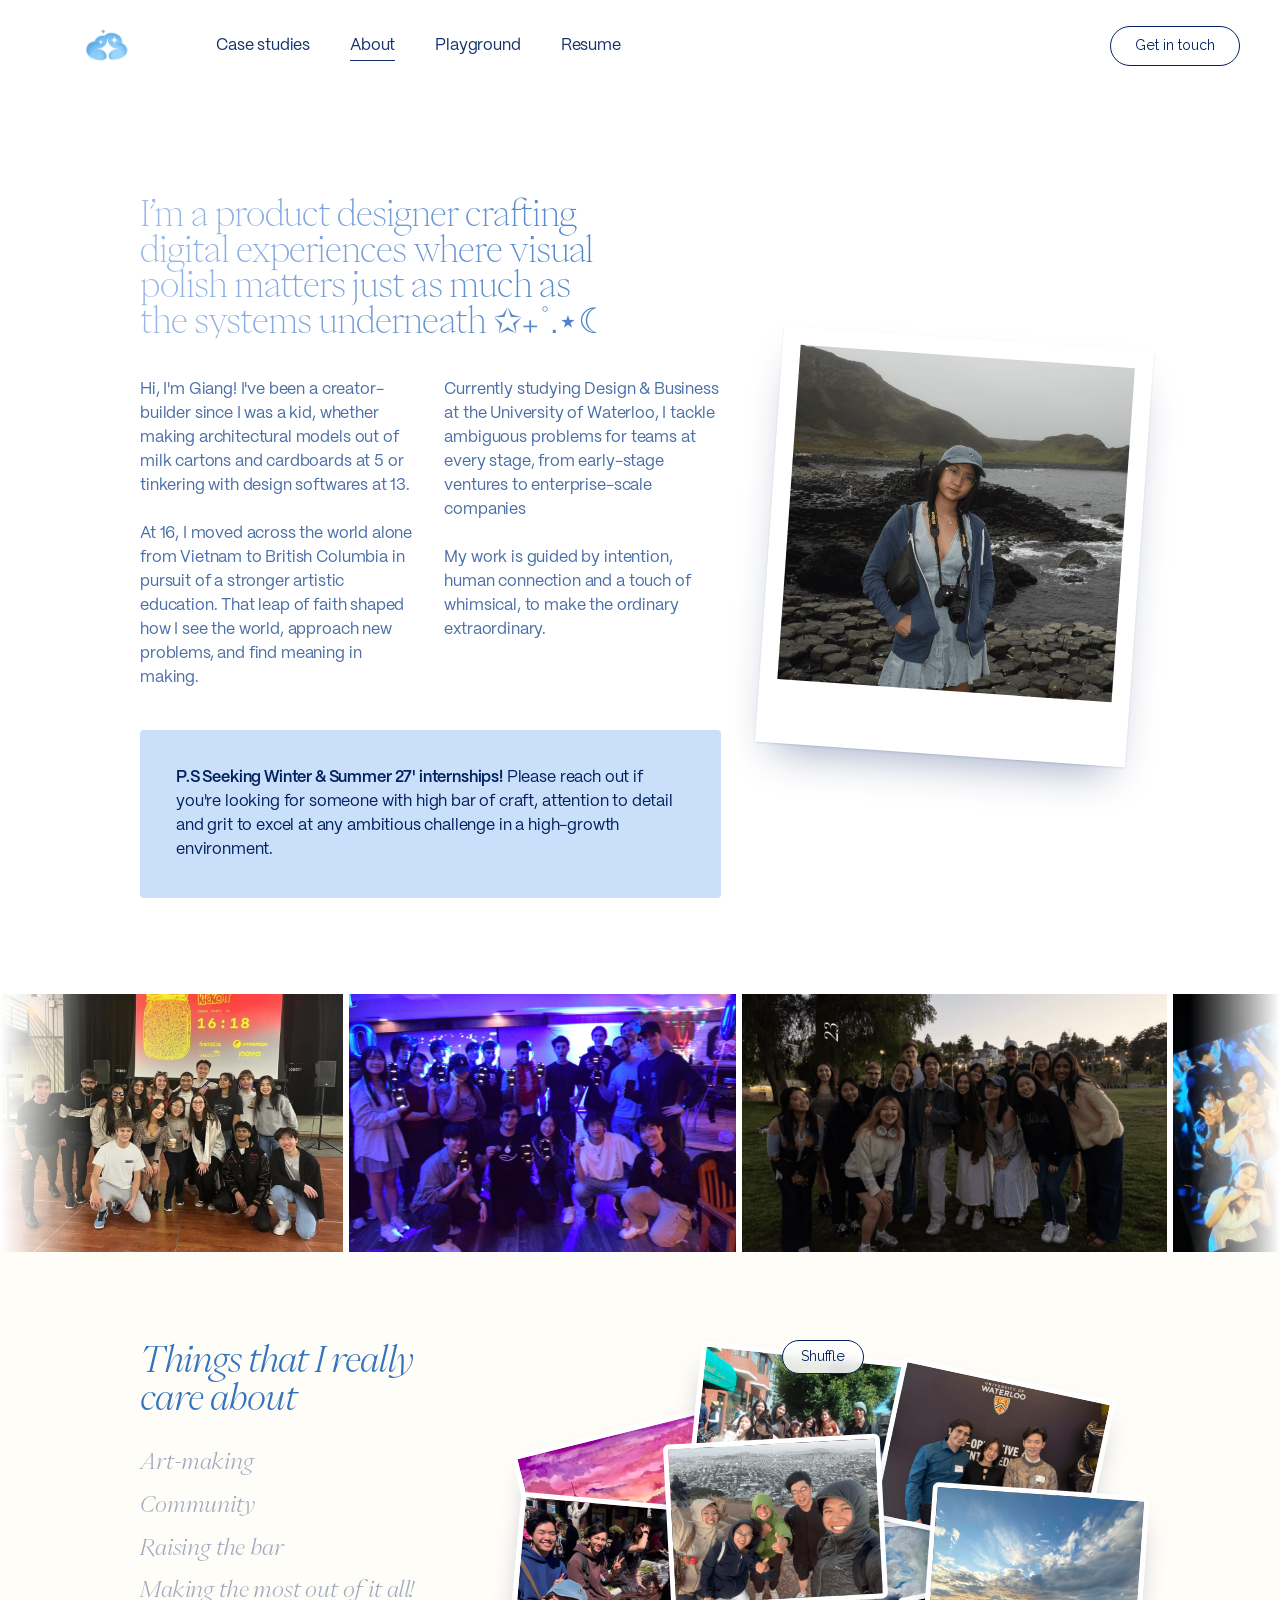
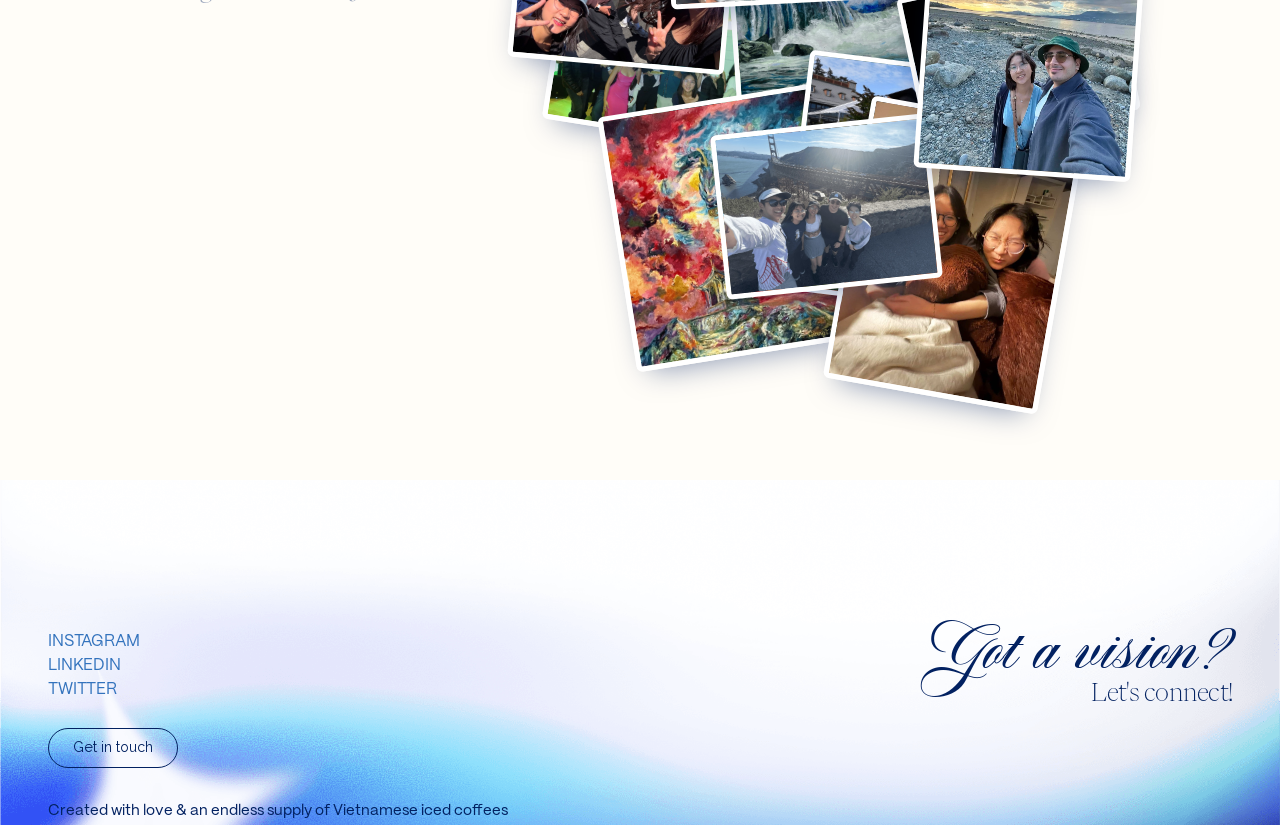
==== about-me/index.html @ dff9cb46 "Rebuild portfolio from live giangs.art with case study pages Homepage now matches the current live s" ====
<!doctype html>
<html lang="en">
<head>
  <meta charset="utf-8">
  <meta name="viewport" content="width=device-width, initial-scale=1">
  <title>About · Giang Tran</title>
  <meta name="description" content="Giang Tran is a product designer crafting digital experiences where visual polish matters just as much as the systems underneath.">
  <link rel="icon" type="image/png" href="../assets/home/logo.png">
  <link rel="preload" href="../assets/fonts/PPMori-Regular.woff2" as="font" type="font/woff2" crossorigin>
  <link rel="preload" href="../assets/fonts/PPEiko-Thin.woff2" as="font" type="font/woff2" crossorigin>
  <script>
    // Turn on scroll reveals only when they can actually run, so content is never left hidden.
    if ('IntersectionObserver' in window && !matchMedia('(prefers-reduced-motion: reduce)').matches) {
      document.documentElement.classList.add('js-on');
    }
  </script>
  <link rel="stylesheet" href="../site.css">
  <link rel="stylesheet" href="../pages.css">
</head>
<body class="page page--about">

<nav class="nav" aria-label="Main">
  <a class="nav__logo" href="../" aria-label="Giang Tran, home"><img src="../assets/home/logo.png" width="228" height="208" alt=""></a>
  <div class="nav__links" id="nav-links">
    <a href="../#works">Case studies</a>
    <a href="../about-me/" aria-current="page">About</a>
    <a href="../playground/">Playground</a>
    <a href="https://drive.google.com/file/d/1SyA3VrIay-27mWClztjOkhmCMgIzXOL6/view?usp=sharing" target="_blank" rel="noopener">Resume</a>
    <a class="nav__mail" href="mailto:giangt.edu@gmail.com">Get in touch</a>
  </div>
  <a class="pill" href="mailto:giangt.edu@gmail.com">Get in touch</a>
  <button class="nav__toggle" type="button" aria-label="Menu" aria-expanded="false" aria-controls="nav-links"><span></span><span></span></button>
</nav>

<main>
  <section class="about-intro wrap">
    <div>
      <h1 class="headline">I’m a product designer crafting digital experiences where visual polish matters just as much as the systems underneath ✩₊˚.⋆☾</h1>
      <div class="about-intro__cols">
        <div>
          <p>Hi, I'm Giang! I've been a creator-builder since I was a kid, whether making architectural models out of milk cartons and cardboards at 5 or tinkering with design softwares at 13.</p>
          <p>At 16, I moved across the world alone from Vietnam to British Columbia in pursuit of a stronger artistic education. That leap of faith shaped how I see the world, approach new problems, and find meaning in making.</p>
        </div>
        <div>
          <p>Currently studying Design &amp; Business at the University of Waterloo, I tackle ambiguous problems for teams at every stage, from early-stage ventures to enterprise-scale companies</p>
          <p>My work is guided by intention, human connection and a touch of whimsical, to make the ordinary extraordinary.</p>
        </div>
      </div>
      <p class="note"><strong>P.S Seeking Winter &amp; Summer 27' internships!</strong> Please reach out if you're looking for someone with high bar of craft, attention to detail and grit to excel at any ambitious challenge in a high-growth environment.</p>
    </div>
    <figure class="polaroid">
      <img src="../assets/about/04.jpg" width="1100" height="1062" alt="Giang standing on coastal rocks with a camera">
    </figure>
  </section>

  <div class="ticker" aria-label="Photos with friends and communities">
    <div class="ticker__track">
      <img src="../assets/about/05.jpg" width="1100" height="827" alt="A hackathon team photo">
      <img src="../assets/about/06.jpg" width="1100" height="733" alt="A crowd at a late-night event under purple light">
      <img src="../assets/about/07.jpg" width="1100" height="668" alt="Friends gathered outdoors at dusk">
      <img src="../assets/about/08.jpg" width="1100" height="981" alt="A big group selfie">
      <img src="../assets/about/09.jpg" width="1100" height="834" alt="Giang at a co-working session">
      <img src="../assets/about/10.jpeg" width="1100" height="734" alt="Friends at dinner">
      <img src="../assets/about/11.jpg" width="1100" height="789" alt="A team holding a sign outdoors">
      <img src="../assets/about/12.jpg" width="1100" height="733" alt="A group photo in a park">
      <!-- repeated once so the loop is seamless -->
      <img src="../assets/about/05.jpg" width="1100" height="827" alt="">
      <img src="../assets/about/06.jpg" width="1100" height="733" alt="">
      <img src="../assets/about/07.jpg" width="1100" height="668" alt="">
      <img src="../assets/about/08.jpg" width="1100" height="981" alt="">
      <img src="../assets/about/09.jpg" width="1100" height="834" alt="">
      <img src="../assets/about/10.jpeg" width="1100" height="734" alt="">
      <img src="../assets/about/11.jpg" width="1100" height="789" alt="">
      <img src="../assets/about/12.jpg" width="1100" height="733" alt="">
    </div>
  </div>

  <section class="cares">
    <div class="cares__inner wrap">
      <div>
        <h2>Things that I really care about</h2>
        <ul class="cares__list">
          <li>Art-making</li>
          <li>Community</li>
          <li>Raising the bar</li>
          <li>Making the most out of it all!</li>
        </ul>
      </div>
      <div class="pile" data-pile>
        <button class="pill pile__shuffle" type="button">Shuffle</button>
        <img style="--x:4;--y:14;--r:-14;z-index:1" src="../assets/about/13.jpg" width="1100" height="777" alt="Painting of a pink and purple sunset over a lighthouse" loading="lazy">
        <img style="--x:30;--y:2;--r:6;z-index:2" src="../assets/about/18.jpg" width="1100" height="825" alt="Friends posing on a city street" loading="lazy">
        <img style="--x:52;--y:22;--r:-7;z-index:3" src="../assets/about/14.jpg" width="1100" height="782" alt="Painting of a sunset over the sea" loading="lazy">
        <img style="--x:8;--y:40;--r:9;z-index:4" src="../assets/about/19.jpeg" width="1100" height="733" alt="Friends dressed up at a celebration" loading="lazy">
        <img style="--x:36;--y:30;--r:-4;z-index:5" src="../assets/about/15.jpg" width="1100" height="871" alt="Painting of waves under a cloudy sky" loading="lazy">
        <img style="--x:60;--y:6;--r:12;z-index:6" src="../assets/about/20.jpg" width="1100" height="825" alt="Receiving an award certificate" loading="lazy">
        <img style="--x:18;--y:58;--r:-9;z-index:7" src="../assets/about/16.jpg" width="918" height="1100" alt="Dragon painting in reds and blues" loading="lazy">
        <img style="--x:46;--y:52;--r:7;z-index:8" src="../assets/about/21.jpg" width="985" height="1100" alt="Graduation photo on a lawn" loading="lazy">
        <img style="--x:64;--y:38;--r:-12;z-index:9" src="../assets/about/17.jpg" width="1100" height="785" alt="Speaking on stage in front of a collage of paintings" loading="lazy">
        <img style="--x:2;--y:26;--r:5;z-index:10" src="../assets/about/22.jpg" width="1100" height="825" alt="A selfie with a big group of friends" loading="lazy">
        <img style="--x:26;--y:16;--r:-3;z-index:11" src="../assets/about/24.jpg" width="1100" height="825" alt="Friends on a hilltop overlooking a city" loading="lazy">
        <img style="--x:54;--y:60;--r:10;z-index:12" src="../assets/about/23.jpg" width="825" height="1100" alt="A hug with family" loading="lazy">
        <img style="--x:34;--y:62;--r:-6;z-index:13" src="../assets/about/25.jpg" width="1100" height="825" alt="Friends with the Golden Gate Bridge behind them" loading="lazy">
        <img style="--x:66;--y:24;--r:4;z-index:14" src="../assets/about/26.jpg" width="825" height="1100" alt="Two friends on a beach at sunset" loading="lazy">
      </div>
    </div>
  </section>
</main>

<footer class="site-footer">
  <img class="site-footer__bg" src="../assets/home/footer-bg.png" width="2048" height="912" alt="" loading="lazy">
  <div class="site-footer__inner">
    <div>
      <ul class="site-footer__social">
        <li><a href="https://www.instagram.com/giangtran_0901/" target="_blank" rel="noopener">INSTAGRAM</a></li>
        <li><a href="https://www.linkedin.com/in/giang-tran0901/" target="_blank" rel="noopener">LINKEDIN</a></li>
        <li><a href="https://x.com/giangtr0901" target="_blank" rel="noopener">TWITTER</a></li>
      </ul>
      <a class="pill" href="mailto:giangt.edu@gmail.com">Get in touch</a>
      <p class="site-footer__note">Created with love &amp; an endless supply of Vietnamese iced coffees</p>
    </div>
    <div class="site-footer__cta">
      <p class="site-footer__script">Got a vision?</p>
      <p class="site-footer__connect">Let's connect!</p>
    </div>
  </div>
</footer>

<script src="../site.js" defer></script>
</body>
</html>
---- site.css ----
/* ==========================================================================
   Shared across every page: fonts, navigation, pill buttons, footer.
   Page-specific styles live in styles.css (home), case.css (case studies)
   and pages.css (About, Playground).
   ========================================================================== */

/* ---------- Fonts ---------- */
@font-face { font-family: "PP Mori"; src: url("assets/fonts/PPMori-ExtraLight.woff2") format("woff2"); font-weight: 200; font-display: swap; }
@font-face { font-family: "PP Mori"; src: url("assets/fonts/PPMori-Light.woff2") format("woff2"); font-weight: 300; font-display: swap; }
@font-face { font-family: "PP Mori"; src: url("assets/fonts/PPMori-Book.woff2") format("woff2"); font-weight: 350; font-display: swap; }
@font-face { font-family: "PP Mori"; src: url("assets/fonts/PPMori-Regular.woff2") format("woff2"); font-weight: 400; font-display: swap; }
@font-face { font-family: "PP Mori"; src: url("assets/fonts/PPMori-Medium.woff2") format("woff2"); font-weight: 500; font-display: swap; }
@font-face { font-family: "PP Mori"; src: url("assets/fonts/PPMori-SemiBold.woff2") format("woff2"); font-weight: 600; font-display: swap; }
@font-face { font-family: "PP Eiko"; src: url("assets/fonts/PPEiko-Thin.woff2") format("woff2"); font-weight: 100; font-display: swap; }
@font-face { font-family: "PP Eiko"; src: url("assets/fonts/PPEiko-Medium.woff2") format("woff2"); font-weight: 500; font-display: swap; }
@font-face { font-family: "PP Eiko"; src: url("assets/fonts/PPEiko-LightItalic.woff2") format("woff2"); font-weight: 300; font-style: italic; font-display: swap; }
@font-face { font-family: "Aston Script"; src: url("assets/fonts/AstonScript-Bold.woff2") format("woff2"); font-weight: 700; font-display: swap; }
@font-face { font-family: "Raleway"; src: url("assets/fonts/Raleway-Regular.woff2") format("woff2"); font-weight: 400; font-display: swap; }
@font-face { font-family: "Space Mono"; src: url("assets/fonts/SpaceMono-Regular.woff2") format("woff2"); font-weight: 400; font-display: swap; }
@font-face { font-family: "Chivo Mono"; src: url("assets/fonts/ChivoMono-Regular.woff2") format("woff2"); font-weight: 400; font-display: swap; }

/* ---------- Brand tokens ---------- */
:root {
  --navy: #022161;
  --blue: #3373bd;
  --sky: #cae0fa;
  --mist: #f0f7ff;
  --cream: #fffdf8;
  --slate: rgba(93, 111, 135, .98);

  --font-sans: "PP Mori", "Helvetica Neue", Helvetica, Arial, sans-serif;
  --font-serif: "PP Eiko", "Iowan Old Style", Georgia, serif;
  --font-script: "Aston Script", "Snell Roundhand", cursive;
  --font-ui: "Raleway", "PP Mori", sans-serif;
  --font-mono: "SF Mono", ui-monospace, "Chivo Mono", Menlo, monospace;
}

/* ---------- Navigation ---------- */
.nav {
  position: relative;
  z-index: 20;
  display: flex;
  align-items: center;
  gap: 40px;
  height: 91px;
  padding: 0 40px 0 80px;
  font-family: var(--font-sans);
  font-weight: 400;
  font-size: 16px;
  line-height: 24px;
  letter-spacing: -.01em;
  color: var(--navy);
}
.nav--over { position: absolute; inset: 0 0 auto; color: var(--mist); }

.nav a { color: inherit; text-decoration: none; }
.nav__logo { flex: none; display: block; margin-right: 41px; }
.nav__logo img { display: block; width: 55px; height: auto; }

.nav__links { display: flex; align-items: center; gap: 40px; margin-right: auto; }
.nav__links a { position: relative; opacity: .92; transition: opacity .2s; }
.nav__links a::after {
  content: "";
  position: absolute;
  left: 0; right: 0; bottom: -3px;
  height: 1px;
  background: currentColor;
  transform: scaleX(0);
  transform-origin: left;
  transition: transform .3s cubic-bezier(.2, .6, .2, 1);
}
.nav__links a:hover { opacity: 1; }
.nav__links a:hover::after,
.nav__links a[aria-current="page"]::after { transform: scaleX(1); }

.nav__toggle,
.nav__links .nav__mail { display: none; }

/* ---------- Pill button ---------- */
.pill {
  display: inline-grid;
  place-items: center;
  min-width: 128px;
  height: 40px;
  padding: 0 24px;
  border: 1px solid currentColor;
  border-radius: 999px;
  font-family: var(--font-ui);
  font-size: 14px;
  line-height: 1.2;
  letter-spacing: 0;
  text-decoration: none;
  color: var(--navy);
  transition: background-color .25s, color .25s, border-color .25s;
}
.pill:hover { background: var(--navy); border-color: var(--navy); color: #fff; }
.nav--over .pill { color: var(--sky); }
.nav--over .pill:hover { background: #fff; border-color: #fff; color: var(--navy); }

/* ---------- Footer ---------- */
.site-footer {
  position: relative;
  isolation: isolate;
  overflow: hidden;
  margin-top: var(--footer-gap, 0);
  padding: 150px 48px 4px;
  font-family: var(--font-sans);
  color: var(--navy);
}
.site-footer__bg {
  position: absolute;
  inset: 0;
  z-index: -1;
  width: 100%;
  height: 100%;
  max-width: none;
  object-fit: cover;
  object-position: center 52%;
}
.site-footer__inner {
  display: flex;
  justify-content: space-between;
  align-items: flex-start;
  gap: 32px;
}
.site-footer__social {
  margin: 0;
  padding: 0;
  list-style: none;
  font-weight: 400;
  font-size: 16px;
  line-height: 24px;
  letter-spacing: -.01em;
}
.site-footer__social a { color: var(--blue); text-decoration: none; transition: color .2s; }
.site-footer__social a:hover { color: var(--navy); }
.site-footer .pill { margin-top: 26px; }
.site-footer__note {
  margin: 34px 0 0;
  font-weight: 400;
  font-size: 15px;
  line-height: 1.3;
  letter-spacing: 0;
}
.site-footer__cta { margin: -5px 0 0; text-align: right; }
.site-footer__script {
  margin: 0;
  font-family: var(--font-script);
  font-weight: 700;
  font-size: 45px;
  line-height: 1.2;
  letter-spacing: 0;
}
.site-footer__connect {
  margin: 0;
  font-family: var(--font-serif);
  font-weight: 100;
  font-size: 25px;
  line-height: 1;
  letter-spacing: -.03em;
}

/* ==========================================================================
   Small screens
   ========================================================================== */
@media (max-width: 860px) {
  .nav { height: 72px; padding: 0 20px; gap: 16px; }
  .nav__logo { margin-right: auto; }
  .nav__logo img { width: 46px; }

  .nav__toggle {
    display: grid;
    place-items: center;
    width: 40px;
    height: 40px;
    margin-right: -8px;
    padding: 0;
    border: 0;
    background: none;
    color: inherit;
    cursor: pointer;
  }
  .nav__toggle span {
    grid-area: 1 / 1;
    width: 22px;
    height: 1.5px;
    background: currentColor;
    transition: transform .3s cubic-bezier(.2, .6, .2, 1);
  }
  .nav__toggle span:first-child { transform: translateY(-4px); }
  .nav__toggle span:last-child { transform: translateY(4px); }
  .nav.is-open .nav__toggle span:first-child { transform: rotate(45deg); }
  .nav.is-open .nav__toggle span:last-child { transform: rotate(-45deg); }

  .nav > .pill { display: none; }
  .nav__links {
    position: absolute;
    top: 64px;
    left: 12px;
    right: 12px;
    flex-direction: column;
    align-items: stretch;
    gap: 0;
    margin: 0;
    padding: 8px 20px;
    border-radius: 16px;
    background: rgba(255, 255, 255, .94);
    -webkit-backdrop-filter: blur(16px);
    backdrop-filter: blur(16px);
    box-shadow: 0 18px 40px -18px rgba(2, 33, 97, .35);
    color: var(--navy);
    opacity: 0;
    visibility: hidden;
    transform: translateY(-6px);
    transition: opacity .25s, transform .25s, visibility .25s;
  }
  .nav.is-open .nav__links { opacity: 1; visibility: visible; transform: none; }
  .nav__links a { padding: 13px 0; font-size: 17px; opacity: 1; }
  .nav__links .nav__mail { display: block; color: var(--blue); }
  .nav__links a + a { border-top: 1px solid rgba(2, 33, 97, .1); }
  .nav__links a::after { display: none; }

  .site-footer { padding: 96px 20px 12px; }
  .site-footer__inner { flex-direction: column-reverse; gap: 40px; }
  .site-footer__cta { margin: 0; text-align: left; }
  .site-footer__script { font-size: 40px; line-height: 1.3; }
  .site-footer__connect { margin-top: 8px; }
}

@media (prefers-reduced-motion: reduce) {
  .nav__links, .nav__links a::after, .nav__toggle span, .pill { transition: none; }
}
---- pages.css ----
/* ==========================================================================
   About and Playground — same brand tokens as the homepage (see site.css).
   ========================================================================== */

*, *::before, *::after { box-sizing: border-box; }
html { -webkit-text-size-adjust: 100%; }

body {
  margin: 0;
  background: #fff;
  color: var(--navy);
  font-family: var(--font-sans);
  font-weight: 400;
  font-size: 16px;
  line-height: 1.5;
  letter-spacing: -.01em;
  -webkit-font-smoothing: antialiased;
  -moz-osx-font-smoothing: grayscale;
  text-rendering: optimizeLegibility;
  overflow-x: hidden;
}
h1, h2, p, ul, figure { margin: 0; }
ul { padding: 0; list-style: none; }
img, video { display: block; max-width: 100%; }
img { height: auto; }
a { color: inherit; }

.wrap { width: min(1000px, 100% - 40px); margin-inline: auto; }

.headline {
  font-family: var(--font-serif);
  font-weight: 100;
  font-size: clamp(27px, 2.2vw + 14px, 35px);
  line-height: 1.02;
  letter-spacing: -.03em;
  text-wrap: balance;
}

/* ---------- About: intro ---------- */
.about-intro {
  display: grid;
  grid-template-columns: minmax(0, 610fr) minmax(0, 390fr);
  gap: 48px;
  align-items: center;
  padding: 104px 0 96px;
}
.about-intro .headline {
  max-width: 620px;
  background: linear-gradient(100deg, #9db9ea 0%, var(--blue) 100%);
  -webkit-background-clip: text;
  background-clip: text;
  color: transparent;
}
.about-intro__cols {
  display: grid;
  grid-template-columns: repeat(2, minmax(0, 1fr));
  gap: 24px 28px;
  margin-top: 40px;
  font-size: 16px;
  line-height: 24px;
  color: #4a6fa8;
}
.about-intro__cols p + p { margin-top: 24px; }
.note {
  margin-top: 40px;
  padding: 36px;
  border-radius: 4px;
  background: var(--sky);
  line-height: 24px;
  color: var(--navy);
}
.note strong { font-weight: 600; }

.polaroid {
  justify-self: center;
  width: min(380px, 100%);
  padding: 18px 18px 64px;
  background: #fff;
  box-shadow: 0 1px 2px rgba(2, 33, 97, .12), 0 22px 44px -18px rgba(2, 33, 97, .4);
  transform: rotate(4deg);
  transition: transform .5s cubic-bezier(.2, .6, .2, 1);
}
.polaroid:hover { transform: rotate(1deg) scale(1.02); }
.polaroid img { width: 100%; aspect-ratio: 1; object-fit: cover; }

/* ---------- About: photo ticker ---------- */
.ticker {
  overflow: hidden;
  -webkit-mask-image: linear-gradient(90deg, transparent, #000 7%, #000 93%, transparent);
  mask-image: linear-gradient(90deg, transparent, #000 7%, #000 93%, transparent);
}
.ticker__track { display: flex; gap: 6px; width: max-content; animation: ticker 60s linear infinite; }
.ticker:hover .ticker__track { animation-play-state: paused; }
.ticker img { flex: none; width: auto; max-width: none; height: 258px; }
@keyframes ticker { to { transform: translateX(calc(-50% - 3px)); } }

/* ---------- About: things I care about ---------- */
.cares { background: var(--cream); padding: 88px 0 120px; }
.cares__inner { display: grid; grid-template-columns: minmax(0, 340fr) minmax(0, 660fr); gap: 32px; align-items: start; }
.cares h2 {
  font-family: var(--font-serif);
  font-weight: 300;
  font-style: italic;
  font-size: 35px;
  line-height: 1.08;
  letter-spacing: -.03em;
  color: var(--blue);
}
.cares__list {
  display: grid;
  gap: 14px;
  margin-top: 32px;
  font-family: var(--font-serif);
  font-weight: 300;
  font-style: italic;
  font-size: 22px;
  line-height: 1.3;
  color: rgba(2, 33, 97, .38);
}
.cares__list li { transition: color .3s; }
.cares__list li:hover { color: var(--blue); }

.pile { position: relative; height: 620px; }
.pile img {
  position: absolute;
  left: calc(var(--x) * 1%);
  top: calc(var(--y) * 1%);
  width: calc(var(--w, 34) * 1%);
  height: auto;
  border: 5px solid #fff;
  border-radius: 6px;
  box-shadow: 0 14px 30px -14px rgba(2, 33, 97, .5);
  transform: rotate(calc(var(--r) * 1deg));
  transition: left .8s cubic-bezier(.2, .7, .2, 1), top .8s cubic-bezier(.2, .7, .2, 1), transform .8s cubic-bezier(.2, .7, .2, 1);
}
.pile img:hover { z-index: 50 !important; transform: rotate(0deg) scale(1.06); }
.pile__shuffle {
  position: absolute;
  top: 0;
  left: 44%;
  z-index: 60;
  min-width: 0;
  height: 34px;
  padding: 0 18px;
  background: rgba(255, 255, 255, .85);
  -webkit-backdrop-filter: blur(6px);
  backdrop-filter: blur(6px);
  cursor: pointer;
}

/* ---------- Playground ---------- */
.play-intro { padding: 96px 0 84px; }
.play-intro__copy { max-width: 700px; margin-left: clamp(0px, 15vw, 150px); }
.play-intro .headline { color: var(--blue); }
.play-intro p {
  margin-top: 18px;
  font-family: "Space Mono", var(--font-mono);
  font-size: 14px;
  letter-spacing: .04em;
  color: #7c9bcb;
}
.play-intro a { text-underline-offset: 3px; }
.play-intro a:hover { color: var(--navy); }

.play-grid {
  display: grid;
  grid-template-columns: repeat(4, minmax(0, 1fr));
  gap: 14px;
  padding: 0 16px 96px;
}
.play-tile {
  display: flex;
  flex-direction: column;
  aspect-ratio: 1;
  padding: 16px 18px 26px;
  border-radius: 10px;
  background: #fff;
  box-shadow: 0 0 0 1px rgba(2, 33, 97, .05), 0 10px 30px -18px rgba(2, 33, 97, .28);
  transition: transform .45s cubic-bezier(.2, .6, .2, 1), box-shadow .45s;
}
.play-tile:hover { transform: translateY(-4px); box-shadow: 0 0 0 1px rgba(2, 33, 97, .06), 0 22px 40px -20px rgba(2, 33, 97, .4); }
.play-tile figcaption {
  font-family: "Space Mono", var(--font-mono);
  font-size: 11px;
  line-height: 1.4;
  letter-spacing: .06em;
  text-align: right;
  text-transform: uppercase;
  color: rgba(93, 111, 135, .9);
}
.play-tile__media { flex: 1; min-height: 0; display: grid; place-items: center; padding-top: 16px; }
.play-tile__media img,
.play-tile__media video { max-width: 88%; max-height: 100%; width: auto; height: auto; object-fit: contain; }

/* ---------- Small screens ---------- */
@media (max-width: 1000px) {
  .play-grid { grid-template-columns: repeat(3, minmax(0, 1fr)); }
}
@media (max-width: 860px) {
  .about-intro { grid-template-columns: minmax(0, 1fr); padding: 40px 0 72px; }
  .polaroid { width: min(300px, 86%); }
  .cares { padding: 64px 0 80px; }
  .cares__inner { grid-template-columns: minmax(0, 1fr); gap: 48px; }
  .pile { height: min(118vw, 560px); }
  .pile__shuffle { left: auto; right: 0; top: -44px; }
  .play-intro { padding: 40px 0 48px; }
  .play-intro__copy { margin-left: 0; }
}
@media (max-width: 640px) {
  .about-intro__cols { grid-template-columns: minmax(0, 1fr); }
  .note { padding: 24px; }
  .ticker img { height: 170px; }
  .cares h2 { font-size: 30px; }
  .cares__list { font-size: 20px; }
  .play-grid { grid-template-columns: repeat(2, minmax(0, 1fr)); gap: 10px; padding: 0 10px 72px; }
  .play-tile { padding: 12px 12px 18px; }
  .play-tile figcaption { font-size: 9px; }
}
@media (prefers-reduced-motion: reduce) {
  .ticker { overflow-x: auto; }
  .ticker__track { animation: none; }
  .pile img, .polaroid, .play-tile { transition: none; }
}
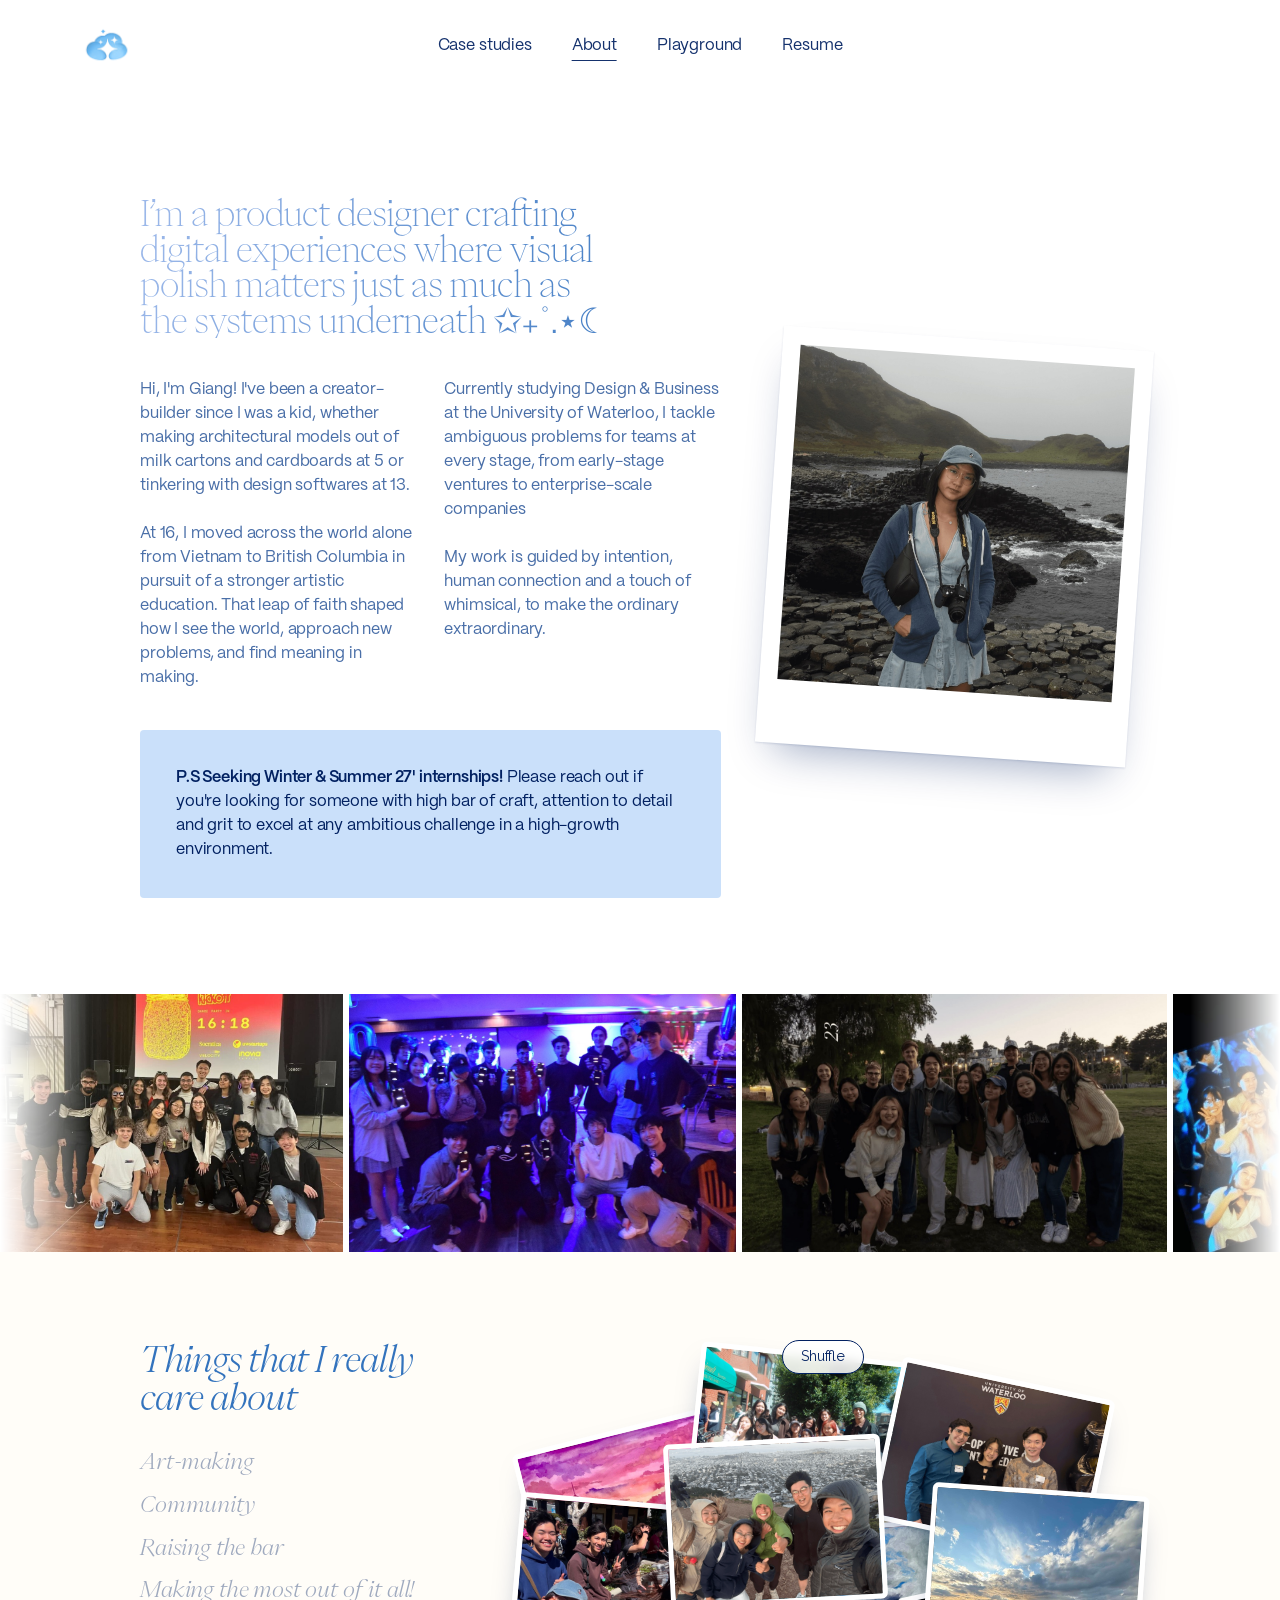
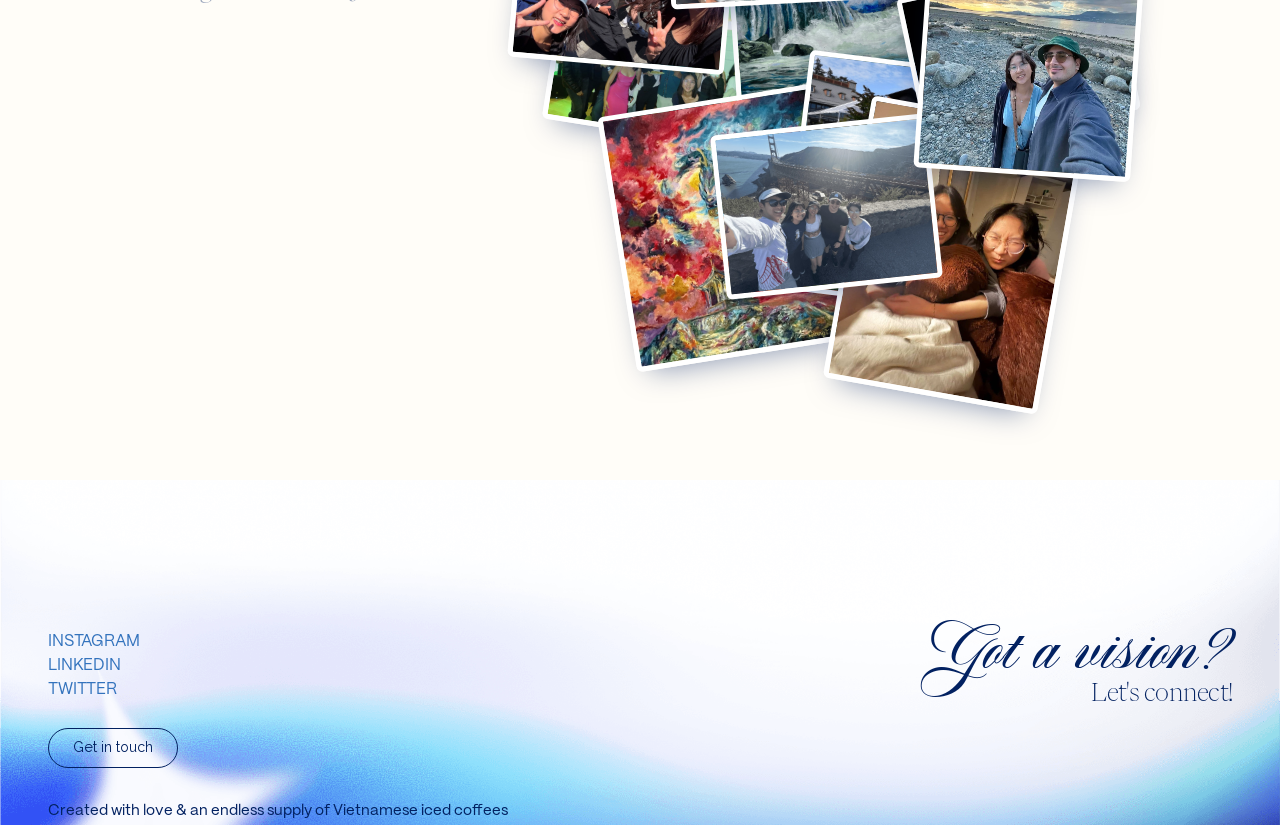
==== commit 949bafde: "Centre the top menu and drop its Get in touch button The menu links now sit in the middle of the pag" ====
--- a/about-me/index.html
+++ b/about-me/index.html
@@ -28,7 +28,6 @@
     <a href="https://drive.google.com/file/d/1SyA3VrIay-27mWClztjOkhmCMgIzXOL6/view?usp=sharing" target="_blank" rel="noopener">Resume</a>
     <a class="nav__mail" href="mailto:giangt.edu@gmail.com">Get in touch</a>
   </div>
-  <a class="pill" href="mailto:giangt.edu@gmail.com">Get in touch</a>
   <button class="nav__toggle" type="button" aria-label="Menu" aria-expanded="false" aria-controls="nav-links"><span></span><span></span></button>
 </nav>
 
--- a/site.css
+++ b/site.css
@@ -57,7 +57,15 @@
 .nav__logo { flex: none; display: block; margin-right: 41px; }
 .nav__logo img { display: block; width: 55px; height: auto; }
 
-.nav__links { display: flex; align-items: center; gap: 40px; margin-right: auto; }
+/* Links sit in the middle of the page, independent of the logo's width. */
+.nav__links {
+  position: absolute;
+  left: 50%;
+  display: flex;
+  align-items: center;
+  gap: 40px;
+  transform: translateX(-50%);
+}
 .nav__links a { position: relative; opacity: .92; transition: opacity .2s; }
 .nav__links a::after {
   content: "";
@@ -94,8 +102,6 @@
   transition: background-color .25s, color .25s, border-color .25s;
 }
 .pill:hover { background: var(--navy); border-color: var(--navy); color: #fff; }
-.nav--over .pill { color: var(--sky); }
-.nav--over .pill:hover { background: #fff; border-color: #fff; color: var(--navy); }
 
 /* ---------- Footer ---------- */
 .site-footer {
@@ -192,7 +198,6 @@
   .nav.is-open .nav__toggle span:first-child { transform: rotate(45deg); }
   .nav.is-open .nav__toggle span:last-child { transform: rotate(-45deg); }
 
-  .nav > .pill { display: none; }
   .nav__links {
     position: absolute;
     top: 64px;
@@ -230,3 +235,19 @@
 @media (prefers-reduced-motion: reduce) {
   .nav__links, .nav__links a::after, .nav__toggle span, .pill { transition: none; }
 }
+
+/* ---------- Cursor sparkle trail (site.js) ---------- */
+.sparkle-trail {
+  position: fixed;
+  inset: 0;
+  z-index: 9999;
+  overflow: hidden;
+  pointer-events: none;
+}
+.sparkle-trail__spark {
+  position: absolute;
+  clip-path: polygon(50% 0, 61% 39%, 100% 50%, 61% 61%, 50% 100%, 39% 61%, 0 50%, 39% 39%);
+  filter: drop-shadow(0 0 3px currentColor);
+  transform: translate(-50%, -50%);
+  will-change: transform, opacity;
+}
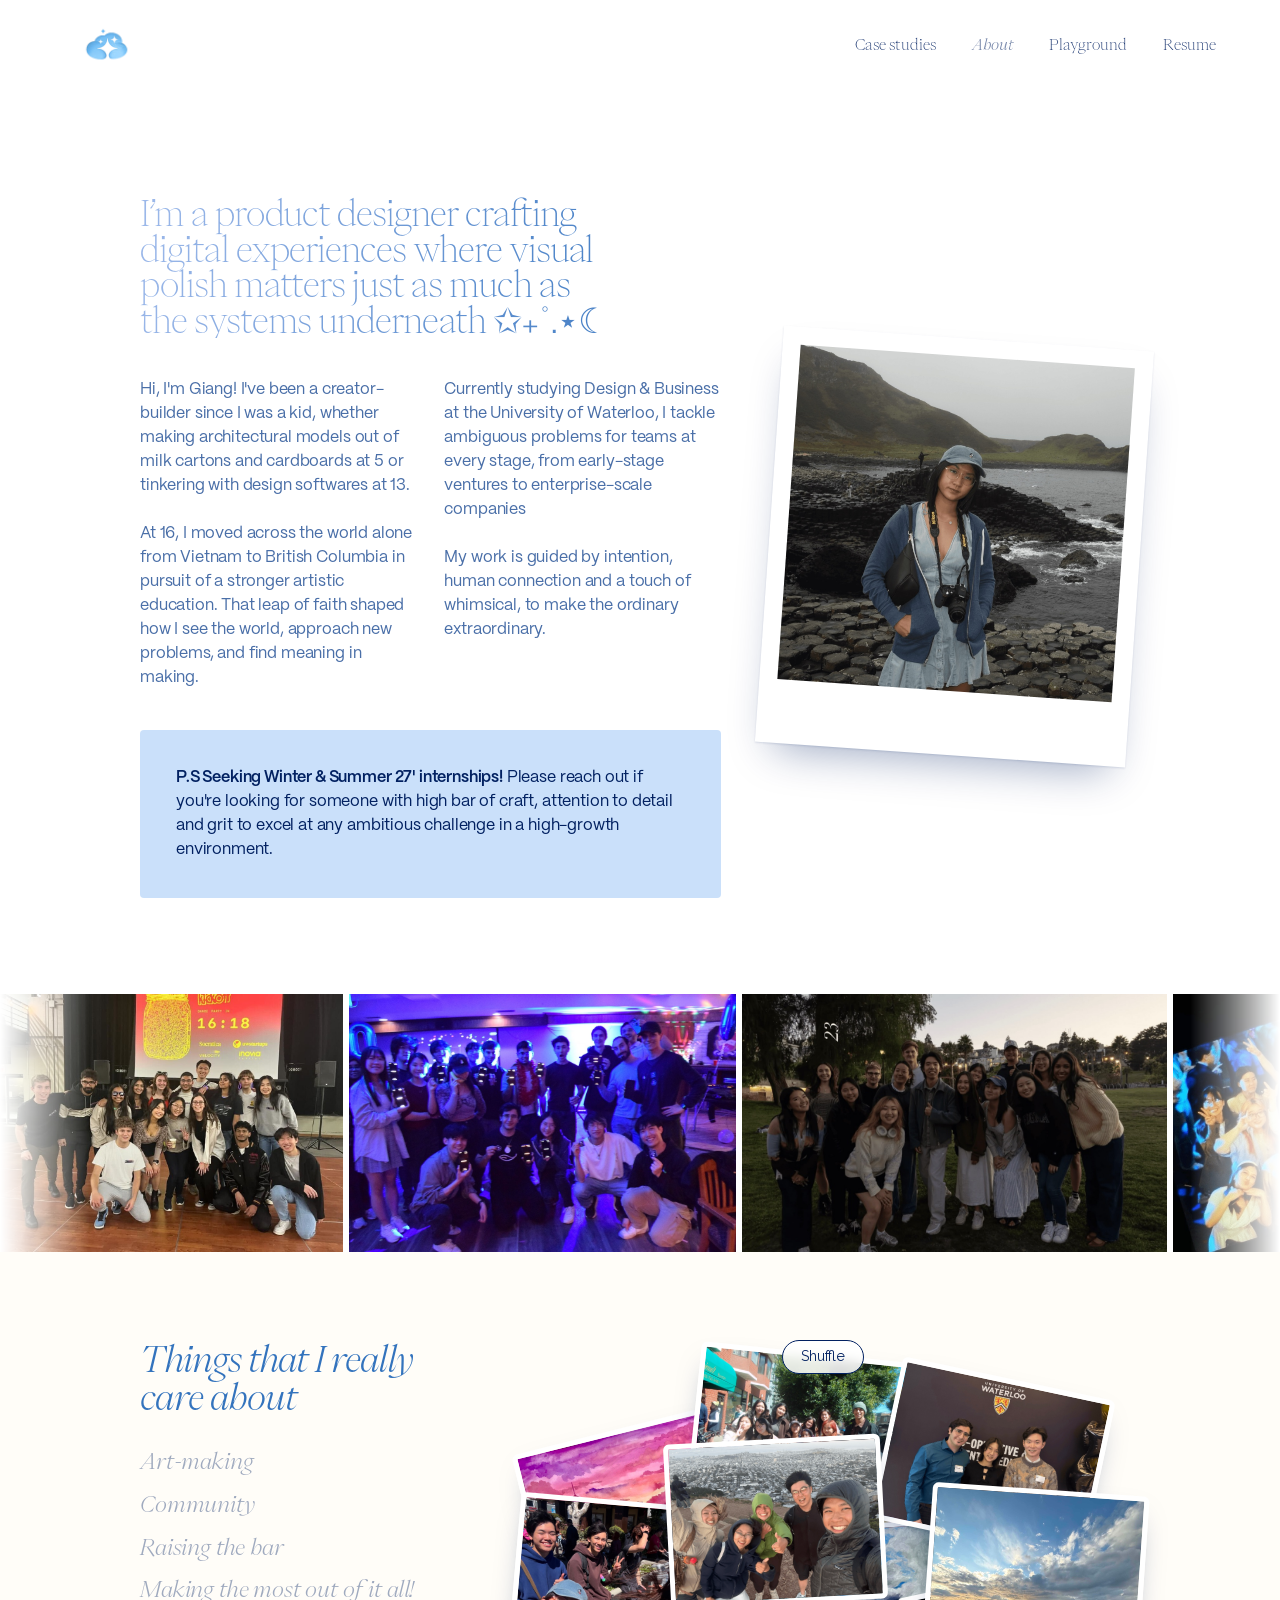
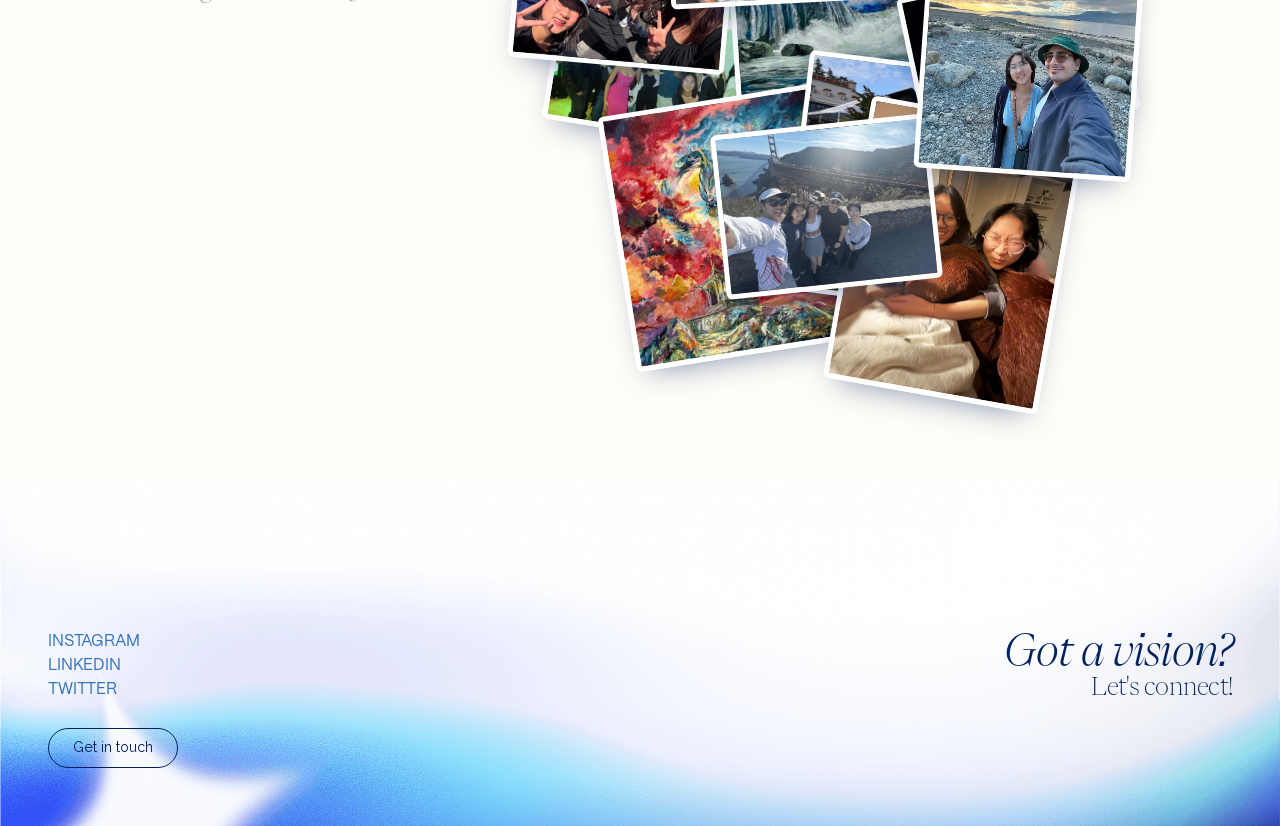
==== commit 9e2a8b9d: "Footer: italic headline and no coffee note "Got a vision?" is set in PP Eiko Light Italic. The "Crea" ====
--- a/about-me/index.html
+++ b/about-me/index.html
@@ -116,7 +116,6 @@
         <li><a href="https://x.com/giangtr0901" target="_blank" rel="noopener">TWITTER</a></li>
       </ul>
       <a class="pill" href="mailto:giangt.edu@gmail.com">Get in touch</a>
-      <p class="site-footer__note">Created with love &amp; an endless supply of Vietnamese iced coffees</p>
     </div>
     <div class="site-footer__cta">
       <p class="site-footer__script">Got a vision?</p>
--- a/site.css
+++ b/site.css
@@ -26,7 +26,8 @@
   --sky: #cae0fa;
   --mist: #f0f7ff;
   --cream: #fffdf8;
-  --slate: rgba(93, 111, 135, .98);
+  --slate: #5d6f87;
+  --body: #5d6f87;          /* body copy across the site */
 
   --font-sans: "PP Mori", "Helvetica Neue", Helvetica, Arial, sans-serif;
   --font-serif: "PP Eiko", "Iowan Old Style", Georgia, serif;
@@ -38,7 +39,7 @@
 /* ---------- Navigation ---------- */
 .nav {
   position: relative;
-  z-index: 20;
+  z-index: 50;
   display: flex;
   align-items: center;
   gap: 40px;
@@ -54,32 +55,67 @@
 .nav--over { position: absolute; inset: 0 0 auto; color: var(--mist); }
 
 .nav a { color: inherit; text-decoration: none; }
-.nav__logo { flex: none; display: block; margin-right: 41px; }
+.nav__logo { flex: none; display: block; }
 .nav__logo img { display: block; width: 55px; height: auto; }
 
-/* Links sit in the middle of the page, independent of the logo's width. */
-.nav__links {
-  position: absolute;
-  left: 50%;
-  display: flex;
-  align-items: center;
-  gap: 40px;
-  transform: translateX(-50%);
-}
-.nav__links a { position: relative; opacity: .92; transition: opacity .2s; }
-.nav__links a::after {
-  content: "";
-  position: absolute;
-  left: 0; right: 0; bottom: -3px;
-  height: 1px;
-  background: currentColor;
-  transform: scaleX(0);
-  transform-origin: left;
-  transition: transform .3s cubic-bezier(.2, .6, .2, 1);
-}
+/* The bar itself only holds the space; the logo and links are pinned to the
+   viewport so they stay visible while scrolling. Text colour follows the
+   background underneath (site.js sets .is-on-dark / .is-on-light). */
+.nav.is-on-dark { color: var(--mist); }
+.nav.is-on-light { color: var(--navy); }
+
+.nav__links,
+.nav__toggle {
+  -webkit-backdrop-filter: blur(14px) saturate(160%);
+  backdrop-filter: blur(14px) saturate(160%);
+  background: rgba(255, 255, 255, .12);
+  box-shadow: inset 0 0 0 1px rgba(255, 255, 255, .22);
+  transition: color .35s, background-color .35s, box-shadow .35s;
+}
+.nav.is-on-light .nav__links,
+.nav.is-on-light .nav__toggle {
+  background: rgba(255, 255, 255, .55);
+  box-shadow: inset 0 0 0 1px rgba(2, 33, 97, .08), 0 8px 24px -14px rgba(2, 33, 97, .35);
+}
+/* At the very top the menu sits on the page with no glass behind it. */
+.nav:not(.is-scrolled) .nav__links,
+.nav:not(.is-scrolled) .nav__toggle {
+  -webkit-backdrop-filter: none;
+  backdrop-filter: none;
+  background-color: transparent;
+  box-shadow: none;
+}
+
+@media (min-width: 861px) {
+  /* Start: logo on the left, menu on the right. Scrolled: both meet in the
+     middle. site.js measures the menu and sets --logo-x / --links-x. */
+  .nav__logo {
+    position: fixed;
+    top: 20px;
+    left: 80px;
+    transform-origin: left center;
+  }
+  .nav__links {
+    position: fixed;
+    top: 23px;
+    right: 40px;
+    display: flex;
+    align-items: center;
+    gap: 36px;
+    padding: 10px 24px;
+    border-radius: 12px;
+  }
+  .nav--js .nav__logo { left: 0; transform: translateX(var(--logo-x)) scale(var(--logo-s, 1)); }
+  .nav--js .nav__links { left: 0; right: auto; transform: translateX(var(--links-x)); }
+  .nav--ready .nav__logo,
+  .nav--ready .nav__links {
+    transition: transform .8s cubic-bezier(.65, 0, .35, 1), color .35s, background-color .35s, box-shadow .35s;
+  }
+}
+.nav__links a { font-family: var(--font-serif); font-weight: 100; font-size: 15px; letter-spacing: 0; opacity: .92; transition: opacity .2s; }
 .nav__links a:hover { opacity: 1; }
-.nav__links a:hover::after,
-.nav__links a[aria-current="page"]::after { transform: scaleX(1); }
+.nav__links a[aria-current="page"] { font-style: italic; opacity: .55; }
+.nav__links a[aria-current="page"]:hover { opacity: 1; }
 
 .nav__toggle,
 .nav__links .nav__mail { display: none; }
@@ -109,7 +145,7 @@
   isolation: isolate;
   overflow: hidden;
   margin-top: var(--footer-gap, 0);
-  padding: 150px 48px 4px;
+  padding: 150px 48px 58px;
   font-family: var(--font-sans);
   color: var(--navy);
 }
@@ -141,21 +177,15 @@
 .site-footer__social a { color: var(--blue); text-decoration: none; transition: color .2s; }
 .site-footer__social a:hover { color: var(--navy); }
 .site-footer .pill { margin-top: 26px; }
-.site-footer__note {
-  margin: 34px 0 0;
-  font-weight: 400;
-  font-size: 15px;
-  line-height: 1.3;
-  letter-spacing: 0;
-}
 .site-footer__cta { margin: -5px 0 0; text-align: right; }
 .site-footer__script {
   margin: 0;
-  font-family: var(--font-script);
-  font-weight: 700;
-  font-size: 45px;
-  line-height: 1.2;
-  letter-spacing: 0;
+  font-family: var(--font-serif);
+  font-style: italic;
+  font-weight: 300;
+  font-size: 42px;
+  line-height: 1.15;
+  letter-spacing: -.02em;
 }
 .site-footer__connect {
   margin: 0;
@@ -171,18 +201,20 @@
    ========================================================================== */
 @media (max-width: 860px) {
   .nav { height: 72px; padding: 0 20px; gap: 16px; }
-  .nav__logo { margin-right: auto; }
+  .nav__logo { position: fixed; top: 14px; left: 20px; }
   .nav__logo img { width: 46px; }
 
   .nav__toggle {
+    position: fixed;
+    top: 14px;
+    right: 16px;
     display: grid;
     place-items: center;
-    width: 40px;
-    height: 40px;
-    margin-right: -8px;
+    width: 44px;
+    height: 44px;
     padding: 0;
     border: 0;
-    background: none;
+    border-radius: 12px;
     color: inherit;
     cursor: pointer;
   }
@@ -199,8 +231,8 @@
   .nav.is-open .nav__toggle span:last-child { transform: rotate(-45deg); }
 
   .nav__links {
-    position: absolute;
-    top: 64px;
+    position: fixed;
+    top: 66px;
     left: 12px;
     right: 12px;
     flex-direction: column;
@@ -220,20 +252,27 @@
     transition: opacity .25s, transform .25s, visibility .25s;
   }
   .nav.is-open .nav__links { opacity: 1; visibility: visible; transform: none; }
+  .nav.is-on-dark .nav__links,
+  .nav.is-on-light .nav__links {
+    -webkit-backdrop-filter: blur(16px);
+    backdrop-filter: blur(16px);
+    background: rgba(255, 255, 255, .94);
+    box-shadow: 0 18px 40px -18px rgba(2, 33, 97, .35);
+  }
   .nav__links a { padding: 13px 0; font-size: 17px; opacity: 1; }
   .nav__links .nav__mail { display: block; color: var(--blue); }
   .nav__links a + a { border-top: 1px solid rgba(2, 33, 97, .1); }
-  .nav__links a::after { display: none; }
-
-  .site-footer { padding: 96px 20px 12px; }
+
+  .site-footer { padding: 96px 20px 66px; }
   .site-footer__inner { flex-direction: column-reverse; gap: 40px; }
   .site-footer__cta { margin: 0; text-align: left; }
-  .site-footer__script { font-size: 40px; line-height: 1.3; }
+  .site-footer__script { font-size: 36px; line-height: 1.2; }
   .site-footer__connect { margin-top: 8px; }
 }
 
 @media (prefers-reduced-motion: reduce) {
-  .nav__links, .nav__links a::after, .nav__toggle span, .pill { transition: none; }
+  .nav__links, .nav__toggle span, .pill,
+  .nav--ready .nav__logo, .nav--ready .nav__links { transition: none; }
 }
 
 /* ---------- Cursor sparkle trail (site.js) ---------- */
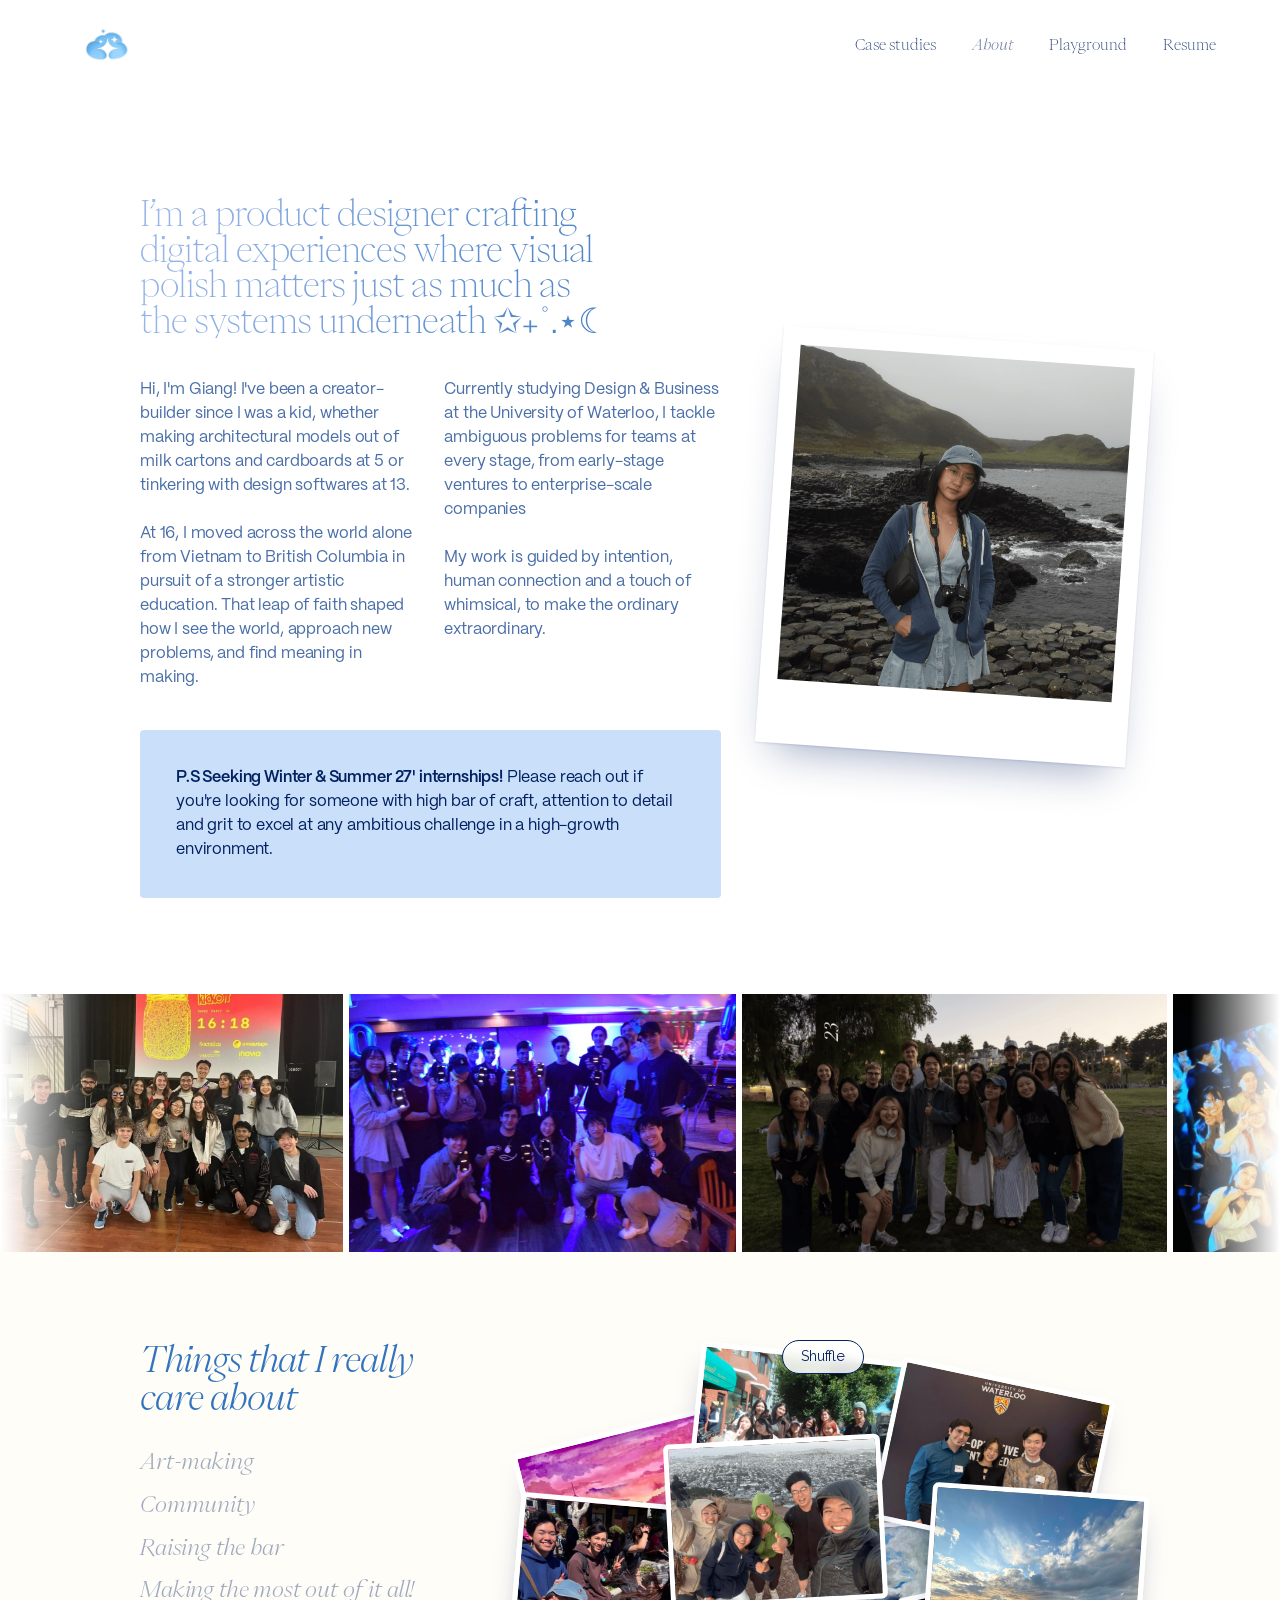
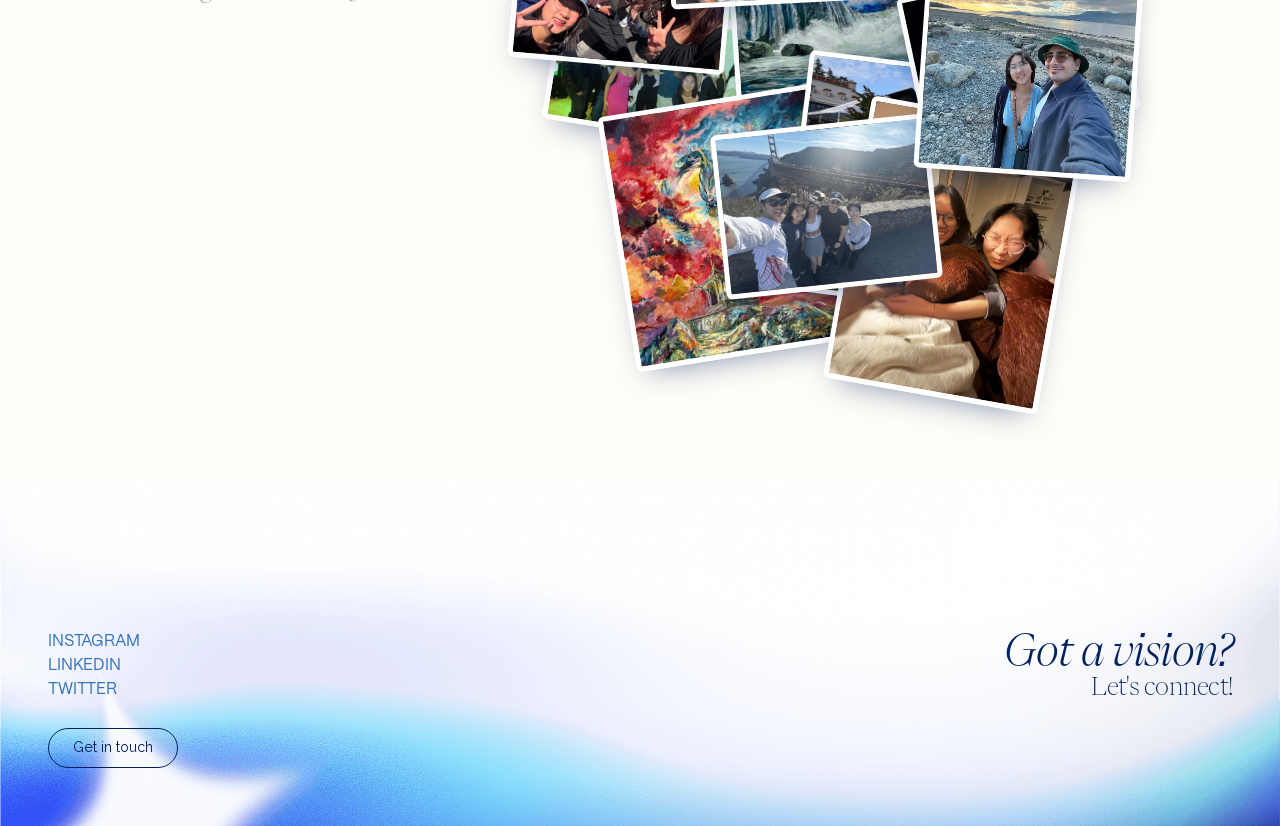
==== commit ee7baf93: "Version-stamp CSS and JS links so updates show up straight away Every page now loads its stylesheets" ====
--- a/about-me/index.html
+++ b/about-me/index.html
@@ -14,8 +14,8 @@
       document.documentElement.classList.add('js-on');
     }
   </script>
-  <link rel="stylesheet" href="../site.css">
-  <link rel="stylesheet" href="../pages.css">
+  <link rel="stylesheet" href="../site.css?v=d4e753b9">
+  <link rel="stylesheet" href="../pages.css?v=129ec4b3">
 </head>
 <body class="page page--about">
 
@@ -124,6 +124,6 @@
   </div>
 </footer>
 
-<script src="../site.js" defer></script>
+<script src="../site.js?v=b4a0891e" defer></script>
 </body>
 </html>
--- a/site.css
+++ b/site.css
@@ -64,36 +64,42 @@
 .nav.is-on-dark { color: var(--mist); }
 .nav.is-on-light { color: var(--navy); }
 
+/* Once the page scrolls, a frosted bar runs the full width behind the logo
+   and links. It, the logo and the links slide away while scrolling down and
+   come back on any scroll up (site.js sets .is-scrolled / .is-hidden). */
+.nav::before {
+  content: "";
+  position: fixed;
+  top: 0;
+  left: 0;
+  right: 0;
+  height: 90px;
+  -webkit-backdrop-filter: blur(16px) saturate(160%);
+  backdrop-filter: blur(16px) saturate(160%);
+  background: rgba(255, 255, 255, .6);
+  box-shadow: 0 1px 0 rgba(2, 33, 97, .06);
+  opacity: 0;
+  pointer-events: none;
+  transition: opacity .35s, background-color .35s, box-shadow .35s, translate .4s cubic-bezier(.2, .7, .2, 1);
+}
+.nav.is-on-dark::before { background: rgba(6, 20, 66, .28); box-shadow: 0 1px 0 rgba(255, 255, 255, .08); }
+.nav.is-scrolled::before { opacity: 1; }
+.nav__logo,
 .nav__links,
-.nav__toggle {
-  -webkit-backdrop-filter: blur(14px) saturate(160%);
-  backdrop-filter: blur(14px) saturate(160%);
-  background: rgba(255, 255, 255, .12);
-  box-shadow: inset 0 0 0 1px rgba(255, 255, 255, .22);
-  transition: color .35s, background-color .35s, box-shadow .35s;
-}
-.nav.is-on-light .nav__links,
-.nav.is-on-light .nav__toggle {
-  background: rgba(255, 255, 255, .55);
-  box-shadow: inset 0 0 0 1px rgba(2, 33, 97, .08), 0 8px 24px -14px rgba(2, 33, 97, .35);
-}
-/* At the very top the menu sits on the page with no glass behind it. */
-.nav:not(.is-scrolled) .nav__links,
-.nav:not(.is-scrolled) .nav__toggle {
-  -webkit-backdrop-filter: none;
-  backdrop-filter: none;
-  background-color: transparent;
-  box-shadow: none;
-}
-
+.nav__toggle { transition: color .35s, translate .4s cubic-bezier(.2, .7, .2, 1); }
+.nav.is-hidden::before,
+.nav.is-hidden .nav__logo,
+.nav.is-hidden .nav__toggle { translate: 0 -120%; }
 @media (min-width: 861px) {
-  /* Start: logo on the left, menu on the right. Scrolled: both meet in the
-     middle. site.js measures the menu and sets --logo-x / --links-x. */
+  .nav.is-hidden .nav__links { translate: 0 -120%; }
+}
+
+@media (min-width: 861px) {
+  /* Logo pinned on the left, menu pinned on the right. */
   .nav__logo {
     position: fixed;
     top: 20px;
     left: 80px;
-    transform-origin: left center;
   }
   .nav__links {
     position: fixed;
@@ -104,12 +110,6 @@
     gap: 36px;
     padding: 10px 24px;
     border-radius: 12px;
-  }
-  .nav--js .nav__logo { left: 0; transform: translateX(var(--logo-x)) scale(var(--logo-s, 1)); }
-  .nav--js .nav__links { left: 0; right: auto; transform: translateX(var(--links-x)); }
-  .nav--ready .nav__logo,
-  .nav--ready .nav__links {
-    transition: transform .8s cubic-bezier(.65, 0, .35, 1), color .35s, background-color .35s, box-shadow .35s;
   }
 }
 .nav__links a { font-family: var(--font-serif); font-weight: 100; font-size: 15px; letter-spacing: 0; opacity: .92; transition: opacity .2s; }
@@ -201,6 +201,7 @@
    ========================================================================== */
 @media (max-width: 860px) {
   .nav { height: 72px; padding: 0 20px; gap: 16px; }
+  .nav::before { height: 72px; }
   .nav__logo { position: fixed; top: 14px; left: 20px; }
   .nav__logo img { width: 46px; }
 
@@ -271,22 +272,46 @@
 }
 
 @media (prefers-reduced-motion: reduce) {
-  .nav__links, .nav__toggle span, .pill,
-  .nav--ready .nav__logo, .nav--ready .nav__links { transition: none; }
-}
-
-/* ---------- Cursor sparkle trail (site.js) ---------- */
-.sparkle-trail {
-  position: fixed;
-  inset: 0;
-  z-index: 9999;
-  overflow: hidden;
-  pointer-events: none;
-}
-.sparkle-trail__spark {
-  position: absolute;
-  clip-path: polygon(50% 0, 61% 39%, 100% 50%, 61% 61%, 50% 100%, 39% 61%, 0 50%, 39% 39%);
-  filter: drop-shadow(0 0 3px currentColor);
-  transform: translate(-50%, -50%);
-  will-change: transform, opacity;
-}
+  .nav__links, .nav__toggle span, .pill, .nav__logo, .nav__toggle, .nav::before { transition: none; }
+}
+
+/* ---------- Cursor ---------- */
+/* With a mouse, the arrow becomes a single sparkle (site.js draws it and moves
+   it with the pointer): blue on light areas, white on dark ones, and it turns
+   when hovering anything clickable. The Beyond canvas keeps its grab hand. */
+.cursor-sparkle { display: none; }
+@media (hover: hover) and (pointer: fine) {
+  html.has-sparkle,
+  html.has-sparkle * { cursor: none; }
+  html.has-sparkle .beyond__stage,
+  html.has-sparkle .beyond__stage * { cursor: grab; }
+  html.has-sparkle .beyond__stage.is-dragging,
+  html.has-sparkle .beyond__stage.is-dragging * { cursor: grabbing; }
+
+  .cursor-sparkle {
+    position: fixed;
+    top: 0;
+    left: 0;
+    z-index: 10000;
+    display: block;
+    width: 24px;
+    height: 24px;
+    margin: -12px 0 0 -12px;
+    color: var(--blue);
+    pointer-events: none;
+    opacity: 0;
+    transition: opacity .2s, color .25s;
+  }
+  .cursor-sparkle.is-shown { opacity: 1; }
+  html.cursor-on-dark .cursor-sparkle { color: #fff; }
+  .cursor-sparkle svg {
+    display: block;
+    width: 100%;
+    height: 100%;
+    transition: transform .5s cubic-bezier(.3, 1.4, .5, 1);
+  }
+  .cursor-sparkle.is-hovering svg { transform: rotate(90deg) scale(1.25); }
+}
+@media (prefers-reduced-motion: reduce) {
+  .cursor-sparkle svg { transition: none; }
+}
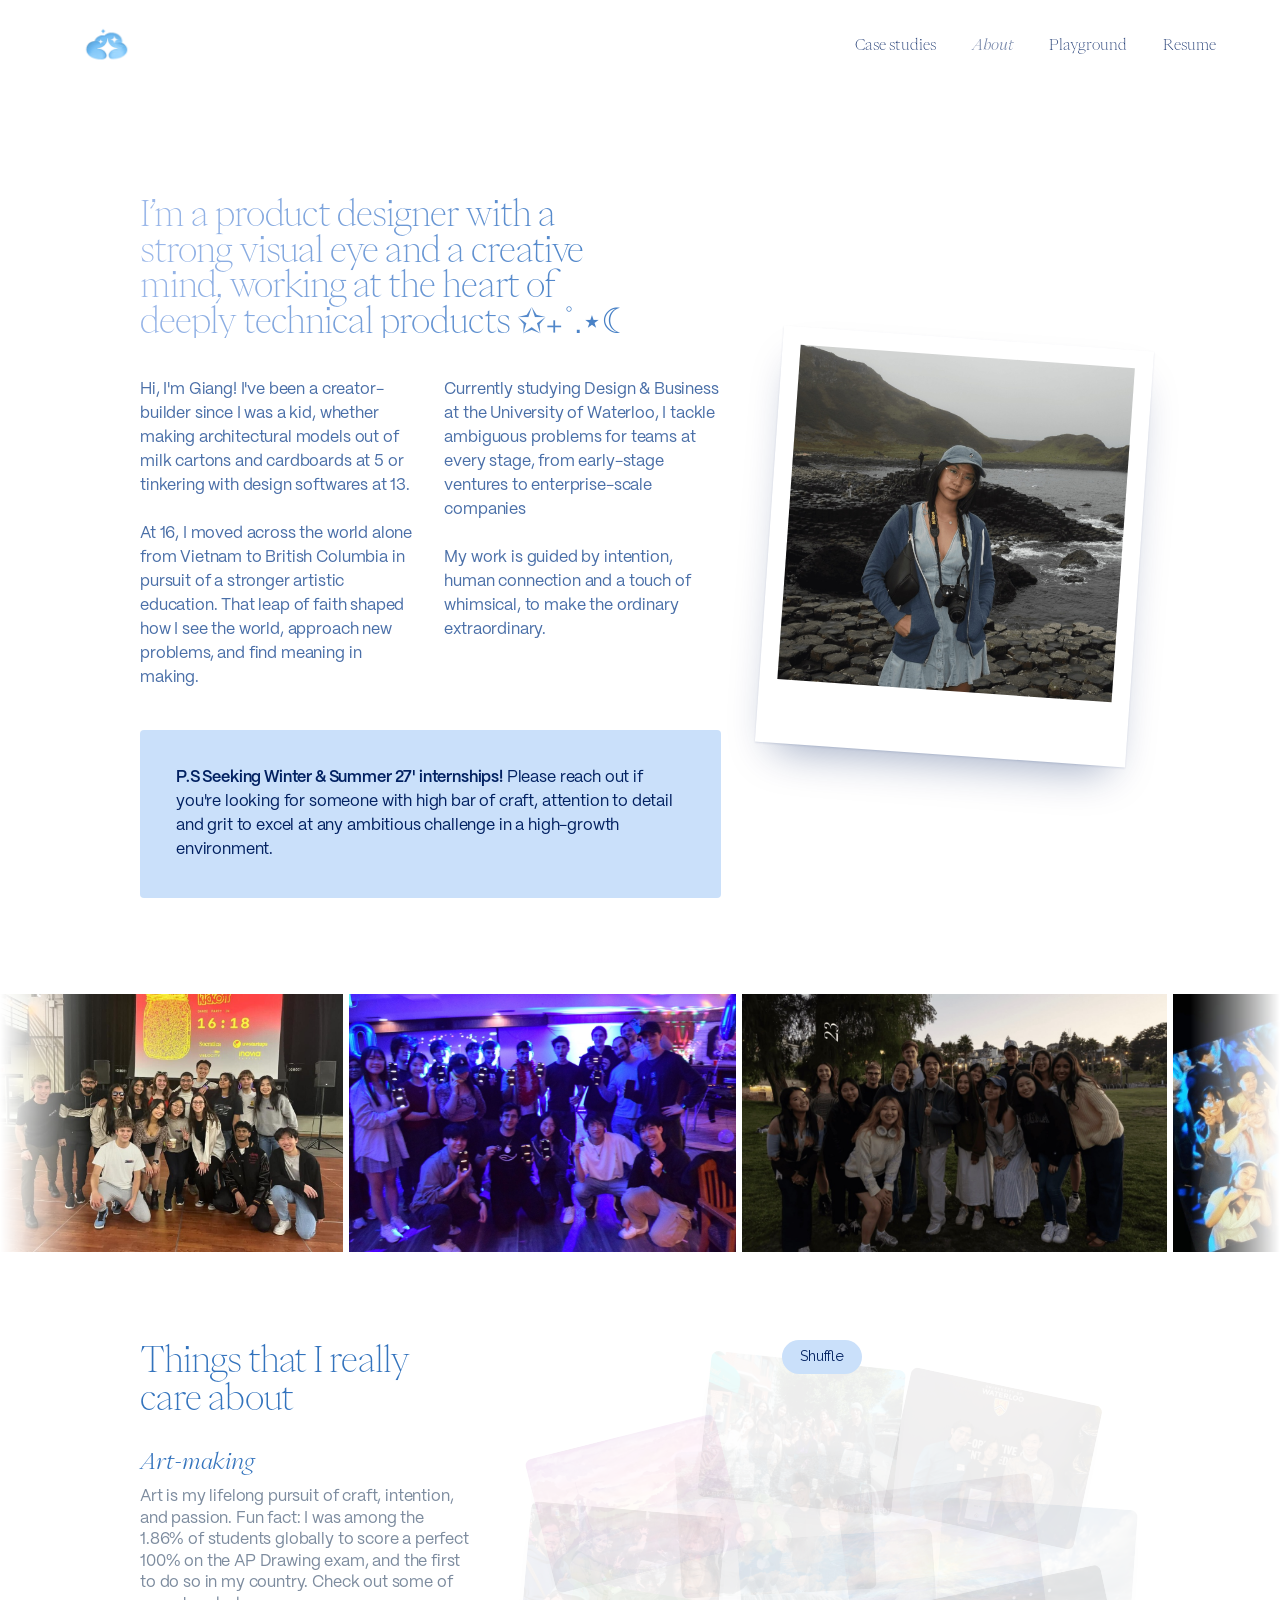
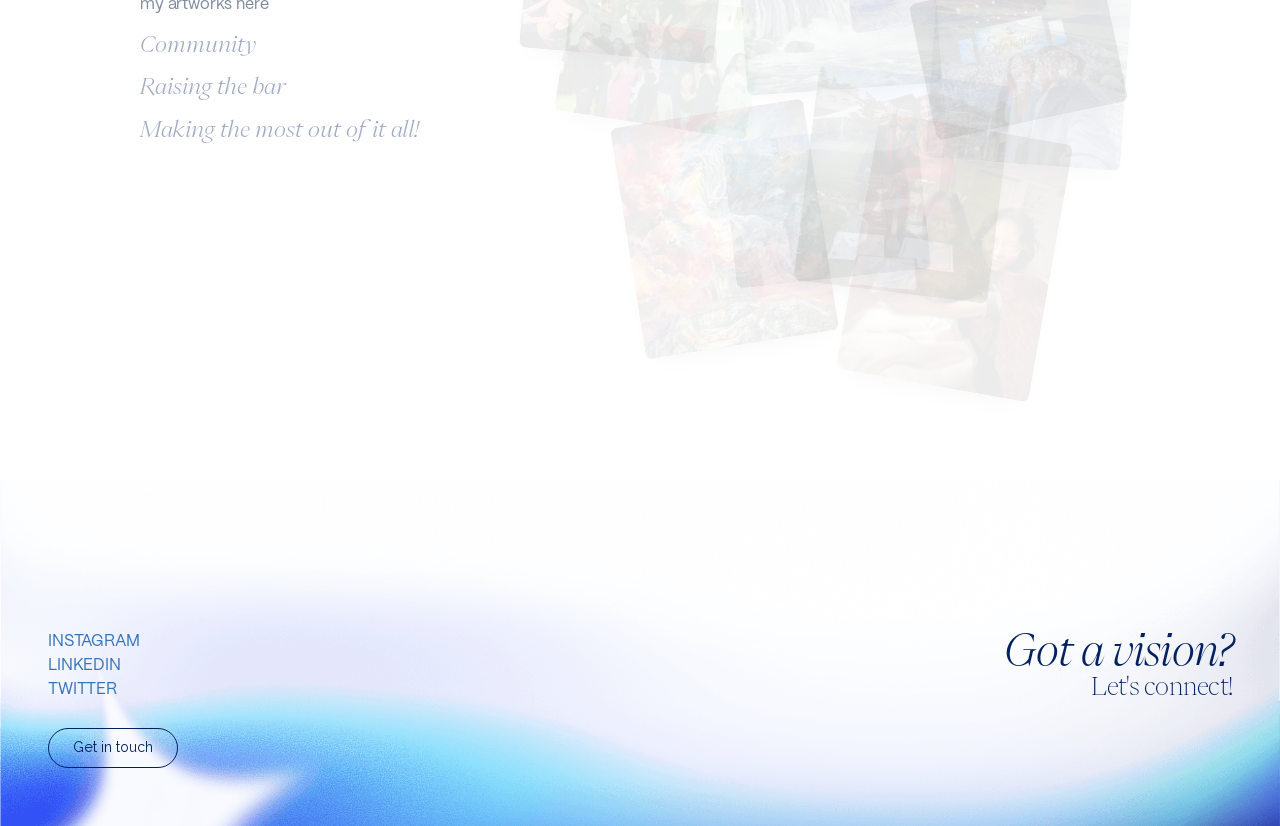
==== commit e2fbe46d: "About: new headline and an interactive "things I care about" pile The headline now reads "I'm a prod" ====
--- a/about-me/index.html
+++ b/about-me/index.html
@@ -14,8 +14,8 @@
       document.documentElement.classList.add('js-on');
     }
   </script>
-  <link rel="stylesheet" href="../site.css?v=d4e753b9">
-  <link rel="stylesheet" href="../pages.css?v=129ec4b3">
+  <link rel="stylesheet" href="../site.css?v=f18c7867">
+  <link rel="stylesheet" href="../pages.css?v=8ec52931">
 </head>
 <body class="page page--about">
 
@@ -34,7 +34,7 @@
 <main>
   <section class="about-intro wrap">
     <div>
-      <h1 class="headline">I’m a product designer crafting digital experiences where visual polish matters just as much as the systems underneath ✩₊˚.⋆☾</h1>
+      <h1 class="headline">I’m a product designer with a strong visual eye and a creative mind, working at the heart of deeply technical products ✩₊˚.⋆☾</h1>
       <div class="about-intro__cols">
         <div>
           <p>Hi, I'm Giang! I've been a creator-builder since I was a kid, whether making architectural models out of milk cartons and cardboards at 5 or tinkering with design softwares at 13.</p>
@@ -78,29 +78,41 @@
     <div class="cares__inner wrap">
       <div>
         <h2>Things that I really care about</h2>
-        <ul class="cares__list">
-          <li>Art-making</li>
-          <li>Community</li>
-          <li>Raising the bar</li>
-          <li>Making the most out of it all!</li>
+        <ul class="cares__list" data-cares>
+          <li class="is-active">
+            <button type="button" data-topic="art" aria-expanded="true" aria-controls="care-art">Art-making</button>
+            <div class="cares__text" id="care-art"><p>Art is my lifelong pursuit of craft, intention, and passion. Fun fact: I was among the 1.86% of students globally to score a perfect 100% on the AP Drawing exam, and the first to do so in my country. Check out some of my artworks here</p></div>
+          </li>
+          <li>
+            <button type="button" data-topic="community" aria-expanded="false" aria-controls="care-community">Community</button>
+            <div class="cares__text" id="care-community"><p>People are the beating heart of everything I build. Hosting Socratica sessions for passion projects and organizing the world’s greatest demo days showed me the unstoppable power of collective momentum and high agency.</p></div>
+          </li>
+          <li>
+            <button type="button" data-topic="growth" aria-expanded="false" aria-controls="care-growth">Raising the bar</button>
+            <div class="cares__text" id="care-growth"><p>I’m driven by an obsession with growth. I constantly push beyond my comfort zone, whether that means relocating to 5+ cities on my own or placing myself in rooms where I’m challenged to learn fast without much hand-holding.</p></div>
+          </li>
+          <li>
+            <button type="button" data-topic="life" aria-expanded="false" aria-controls="care-life">Making the most out of it all!</button>
+            <div class="cares__text" id="care-life"><p>If there’s one thing I’ve learned, it’s that the journey is just as important as the destination. I’m all about embracing new experiences (especially the ones I’m terrible at!), taking life with a grain of salt, and genuinely treasuring the people I get to share the ride with.</p></div>
+          </li>
         </ul>
       </div>
       <div class="pile" data-pile>
         <button class="pill pile__shuffle" type="button">Shuffle</button>
-        <img style="--x:4;--y:14;--r:-14;z-index:1" src="../assets/about/13.jpg" width="1100" height="777" alt="Painting of a pink and purple sunset over a lighthouse" loading="lazy">
-        <img style="--x:30;--y:2;--r:6;z-index:2" src="../assets/about/18.jpg" width="1100" height="825" alt="Friends posing on a city street" loading="lazy">
-        <img style="--x:52;--y:22;--r:-7;z-index:3" src="../assets/about/14.jpg" width="1100" height="782" alt="Painting of a sunset over the sea" loading="lazy">
-        <img style="--x:8;--y:40;--r:9;z-index:4" src="../assets/about/19.jpeg" width="1100" height="733" alt="Friends dressed up at a celebration" loading="lazy">
-        <img style="--x:36;--y:30;--r:-4;z-index:5" src="../assets/about/15.jpg" width="1100" height="871" alt="Painting of waves under a cloudy sky" loading="lazy">
-        <img style="--x:60;--y:6;--r:12;z-index:6" src="../assets/about/20.jpg" width="1100" height="825" alt="Receiving an award certificate" loading="lazy">
-        <img style="--x:18;--y:58;--r:-9;z-index:7" src="../assets/about/16.jpg" width="918" height="1100" alt="Dragon painting in reds and blues" loading="lazy">
-        <img style="--x:46;--y:52;--r:7;z-index:8" src="../assets/about/21.jpg" width="985" height="1100" alt="Graduation photo on a lawn" loading="lazy">
-        <img style="--x:64;--y:38;--r:-12;z-index:9" src="../assets/about/17.jpg" width="1100" height="785" alt="Speaking on stage in front of a collage of paintings" loading="lazy">
-        <img style="--x:2;--y:26;--r:5;z-index:10" src="../assets/about/22.jpg" width="1100" height="825" alt="A selfie with a big group of friends" loading="lazy">
-        <img style="--x:26;--y:16;--r:-3;z-index:11" src="../assets/about/24.jpg" width="1100" height="825" alt="Friends on a hilltop overlooking a city" loading="lazy">
-        <img style="--x:54;--y:60;--r:10;z-index:12" src="../assets/about/23.jpg" width="825" height="1100" alt="A hug with family" loading="lazy">
-        <img style="--x:34;--y:62;--r:-6;z-index:13" src="../assets/about/25.jpg" width="1100" height="825" alt="Friends with the Golden Gate Bridge behind them" loading="lazy">
-        <img style="--x:66;--y:24;--r:4;z-index:14" src="../assets/about/26.jpg" width="825" height="1100" alt="Two friends on a beach at sunset" loading="lazy">
+        <img data-topic="art" style="--x:4;--y:14;--r:-14;z-index:1" src="../assets/about/13.jpg" width="1100" height="777" alt="Painting of a pink and purple sunset over a lighthouse" loading="lazy">
+        <img data-topic="community" style="--x:30;--y:2;--r:6;z-index:2" src="../assets/about/18.jpg" width="1100" height="825" alt="Friends posing on a city street" loading="lazy">
+        <img data-topic="art" style="--x:52;--y:22;--r:-7;z-index:3" src="../assets/about/14.jpg" width="1100" height="782" alt="Painting of a sunset over the sea" loading="lazy">
+        <img data-topic="community" style="--x:8;--y:40;--r:9;z-index:4" src="../assets/about/19.jpeg" width="1100" height="733" alt="Friends dressed up at a celebration" loading="lazy">
+        <img data-topic="art" style="--x:36;--y:30;--r:-4;z-index:5" src="../assets/about/15.jpg" width="1100" height="871" alt="Painting of waves under a cloudy sky" loading="lazy">
+        <img data-topic="growth" style="--x:60;--y:6;--r:12;z-index:6" src="../assets/about/20.jpg" width="1100" height="825" alt="Receiving an award certificate" loading="lazy">
+        <img data-topic="art" style="--x:18;--y:58;--r:-9;z-index:7" src="../assets/about/16.jpg" width="918" height="1100" alt="Dragon painting in reds and blues" loading="lazy">
+        <img data-topic="growth" style="--x:46;--y:52;--r:7;z-index:8" src="../assets/about/21.jpg" width="985" height="1100" alt="Graduation photo on a lawn" loading="lazy">
+        <img data-topic="community" style="--x:64;--y:38;--r:-12;z-index:9" src="../assets/about/17.jpg" width="1100" height="785" alt="Speaking on stage in front of a collage of paintings" loading="lazy">
+        <img data-topic="life" style="--x:2;--y:26;--r:5;z-index:10" src="../assets/about/22.jpg" width="1100" height="825" alt="A selfie with a big group of friends" loading="lazy">
+        <img data-topic="life" style="--x:26;--y:16;--r:-3;z-index:11" src="../assets/about/24.jpg" width="1100" height="825" alt="Friends on a hilltop overlooking a city" loading="lazy">
+        <img data-topic="life" style="--x:54;--y:60;--r:10;z-index:12" src="../assets/about/23.jpg" width="825" height="1100" alt="A hug with family" loading="lazy">
+        <img data-topic="life" style="--x:34;--y:62;--r:-6;z-index:13" src="../assets/about/25.jpg" width="1100" height="825" alt="Friends with the Golden Gate Bridge behind them" loading="lazy">
+        <img data-topic="life" style="--x:66;--y:24;--r:4;z-index:14" src="../assets/about/26.jpg" width="825" height="1100" alt="Two friends on a beach at sunset" loading="lazy">
       </div>
     </div>
   </section>
@@ -124,6 +136,6 @@
   </div>
 </footer>
 
-<script src="../site.js?v=b4a0891e" defer></script>
+<script src="../site.js?v=56c943f7" defer></script>
 </body>
 </html>
--- a/site.css
+++ b/site.css
@@ -26,8 +26,8 @@
   --sky: #cae0fa;
   --mist: #f0f7ff;
   --cream: #fffdf8;
-  --slate: #5d6f87;
-  --body: #5d6f87;          /* body copy across the site */
+  --slate: #7d8c9f;
+  --body: #7d8c9f;          /* body copy across the site: #5d6f87 lifted 20% toward white */
 
   --font-sans: "PP Mori", "Helvetica Neue", Helvetica, Arial, sans-serif;
   --font-serif: "PP Eiko", "Iowan Old Style", Georgia, serif;
@@ -311,7 +311,32 @@
     transition: transform .5s cubic-bezier(.3, 1.4, .5, 1);
   }
   .cursor-sparkle.is-hovering svg { transform: rotate(90deg) scale(1.25); }
+
+  /* Over a case study, a "See project" label opens out beside the sparkle. */
+  .cursor-sparkle__label {
+    position: absolute;
+    top: 50%;
+    left: 36px;
+    padding: 6px 13px;
+    border-radius: 999px;
+    background: var(--navy);
+    font-family: var(--font-sans);
+    font-size: 13px;
+    line-height: 1.2;
+    letter-spacing: -.01em;
+    white-space: nowrap;
+    color: #fff;
+    clip-path: inset(0 100% 0 0 round 999px);
+    opacity: 0;
+    transform: translate(-6px, -50%);
+    transition: clip-path .45s cubic-bezier(.2, .8, .2, 1), opacity .25s, transform .45s cubic-bezier(.2, .8, .2, 1);
+  }
+  .cursor-sparkle.is-project .cursor-sparkle__label {
+    clip-path: inset(0 0 0 0 round 999px);
+    opacity: 1;
+    transform: translate(0, -50%);
+  }
 }
 @media (prefers-reduced-motion: reduce) {
-  .cursor-sparkle svg { transition: none; }
-}
+  .cursor-sparkle svg, .cursor-sparkle__label { transition: none; }
+}
--- a/pages.css
+++ b/pages.css
@@ -95,31 +95,58 @@
 @keyframes ticker { to { transform: translateX(calc(-50% - 3px)); } }
 
 /* ---------- About: things I care about ---------- */
-.cares { background: var(--cream); padding: 88px 0 120px; }
+.cares { background: #fff; padding: 88px 0 120px; }
 .cares__inner { display: grid; grid-template-columns: minmax(0, 340fr) minmax(0, 660fr); gap: 32px; align-items: start; }
 .cares h2 {
   font-family: var(--font-serif);
-  font-weight: 300;
-  font-style: italic;
+  font-weight: 100;
   font-size: 35px;
   line-height: 1.08;
   letter-spacing: -.03em;
   color: var(--blue);
 }
+/* Topics: clicking one brings its photos to the front of the pile and opens
+   its story underneath (site.js). */
 .cares__list {
   display: grid;
   gap: 14px;
   margin-top: 32px;
+}
+.cares__list button {
+  display: block;
+  padding: 0;
+  border: 0;
+  background: none;
   font-family: var(--font-serif);
   font-weight: 300;
   font-style: italic;
   font-size: 22px;
   line-height: 1.3;
+  text-align: left;
   color: rgba(2, 33, 97, .38);
-}
-.cares__list li { transition: color .3s; }
-.cares__list li:hover { color: var(--blue); }
-
+  cursor: pointer;
+  transition: color .3s;
+}
+.cares__list button:hover,
+.cares__list .is-active button { color: var(--blue); }
+.cares__text {
+  display: grid;
+  grid-template-rows: 0fr;
+  opacity: 0;
+  transition: grid-template-rows .5s cubic-bezier(.2, .7, .2, 1), opacity .4s;
+}
+.cares__text > p {
+  overflow: hidden;
+  max-width: 380px;
+  font-size: 16px;
+  line-height: 1.35;
+  color: var(--body);
+}
+.cares__list .is-active .cares__text { grid-template-rows: 1fr; opacity: 1; }
+.cares__list .is-active .cares__text > p { padding-top: 10px; }
+
+/* The pile: the chosen topic's photos stack up large in the middle; the rest
+   stay scattered behind, barely there. */
 .pile { position: relative; height: 620px; }
 .pile img {
   position: absolute;
@@ -127,13 +154,34 @@
   top: calc(var(--y) * 1%);
   width: calc(var(--w, 34) * 1%);
   height: auto;
-  border: 5px solid #fff;
-  border-radius: 6px;
+  border-radius: 8px;
   box-shadow: 0 14px 30px -14px rgba(2, 33, 97, .5);
-  transform: rotate(calc(var(--r) * 1deg));
-  transition: left .8s cubic-bezier(.2, .7, .2, 1), top .8s cubic-bezier(.2, .7, .2, 1), transform .8s cubic-bezier(.2, .7, .2, 1);
-}
-.pile img:hover { z-index: 50 !important; transform: rotate(0deg) scale(1.06); }
+  opacity: .07;
+  transform: rotate(calc(var(--r) * 1deg)) scale(.9);
+  transition:
+    left .8s cubic-bezier(.2, .7, .2, 1),
+    top .8s cubic-bezier(.2, .7, .2, 1),
+    width .8s cubic-bezier(.2, .7, .2, 1),
+    transform .8s cubic-bezier(.2, .7, .2, 1),
+    opacity .6s ease;
+}
+/* With no topic open, every photo shows, scattered across the pile. */
+.pile.is-idle img { opacity: 1; transform: rotate(calc(var(--r) * 1deg)); cursor: pointer; }
+.pile img { cursor: pointer; }
+.pile img.is-focus {
+  left: 50%;
+  top: 50%;
+  width: 58%;
+  opacity: 1;
+  transform: translate(-50%, -50%) rotate(calc(var(--fr, 0) * 1deg));
+  cursor: pointer;
+}
+/* Clicking the stack deals the front photo out to the side and back in
+   underneath the others (site.js). */
+.pile img.is-focus.is-dealt {
+  transform: translate(10%, -58%) rotate(calc(var(--fr, 0) * 1deg + 12deg));
+  transition: transform .32s cubic-bezier(.3, .6, .4, 1);
+}
 .pile__shuffle {
   position: absolute;
   top: 0;
@@ -142,11 +190,12 @@
   min-width: 0;
   height: 34px;
   padding: 0 18px;
-  background: rgba(255, 255, 255, .85);
-  -webkit-backdrop-filter: blur(6px);
-  backdrop-filter: blur(6px);
+  border: 0;
+  background: var(--sky);
+  color: var(--navy);
   cursor: pointer;
 }
+.pile__shuffle:hover { background: #b6d3f6; color: var(--navy); }
 
 /* ---------- Playground ---------- */
 .play-intro { padding: 96px 0 84px; }
@@ -211,7 +260,7 @@
   .note { padding: 24px; }
   .ticker img { height: 170px; }
   .cares h2 { font-size: 30px; }
-  .cares__list { font-size: 20px; }
+  .cares__list button { font-size: 20px; }
   .play-grid { grid-template-columns: repeat(2, minmax(0, 1fr)); gap: 10px; padding: 0 10px 72px; }
   .play-tile { padding: 12px 12px 18px; }
   .play-tile figcaption { font-size: 9px; }
